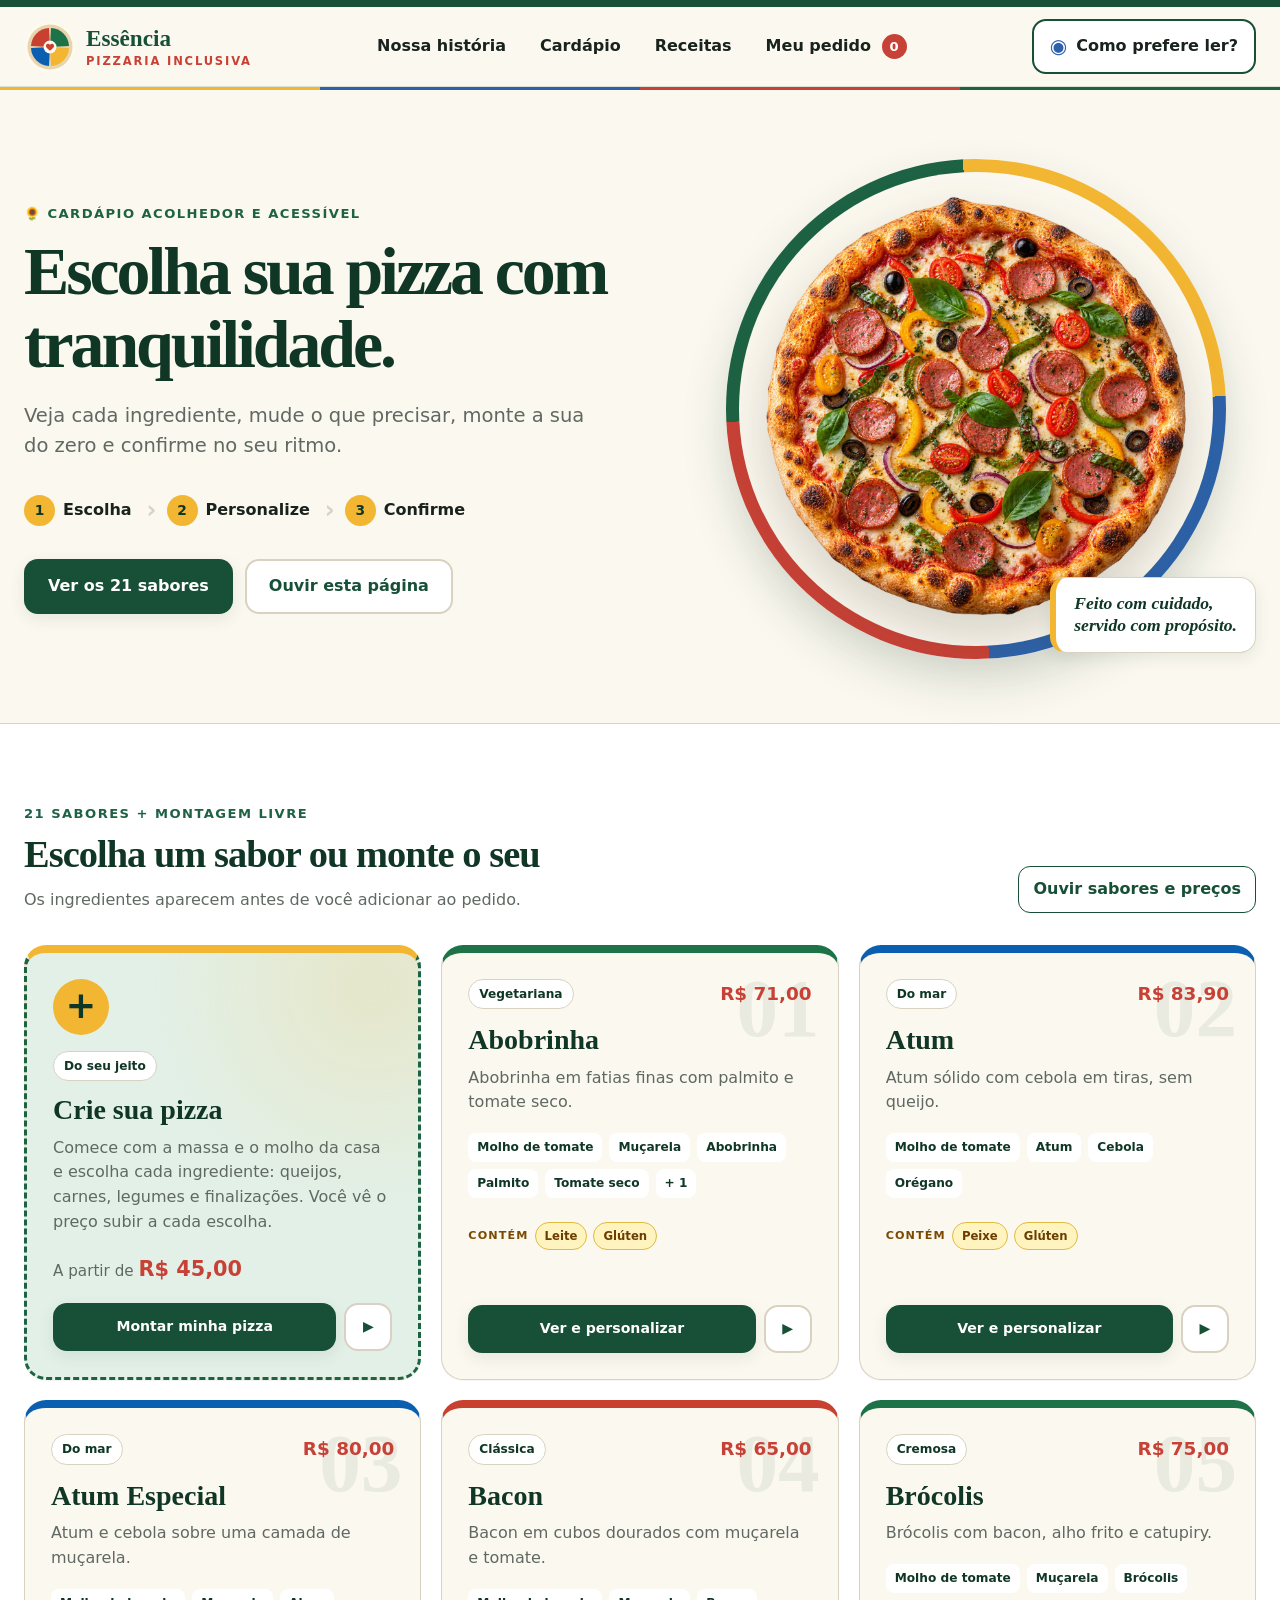
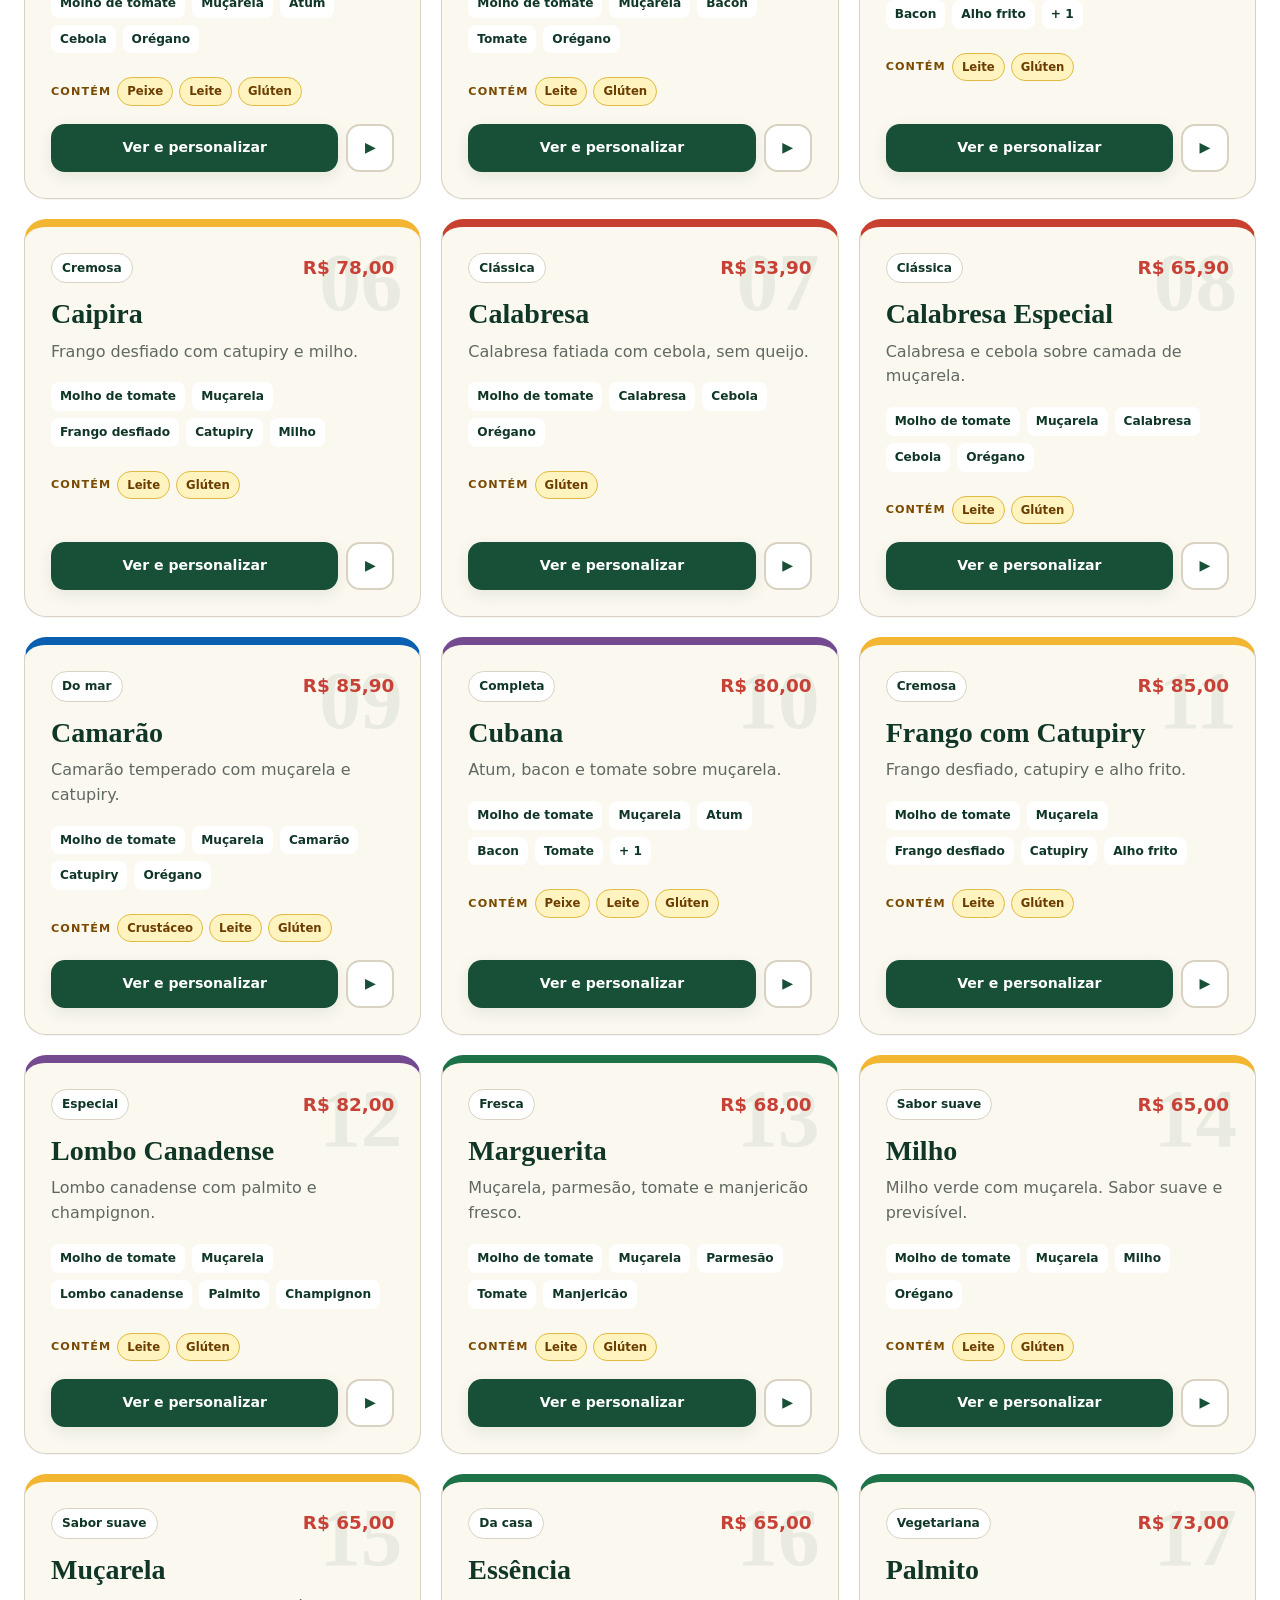
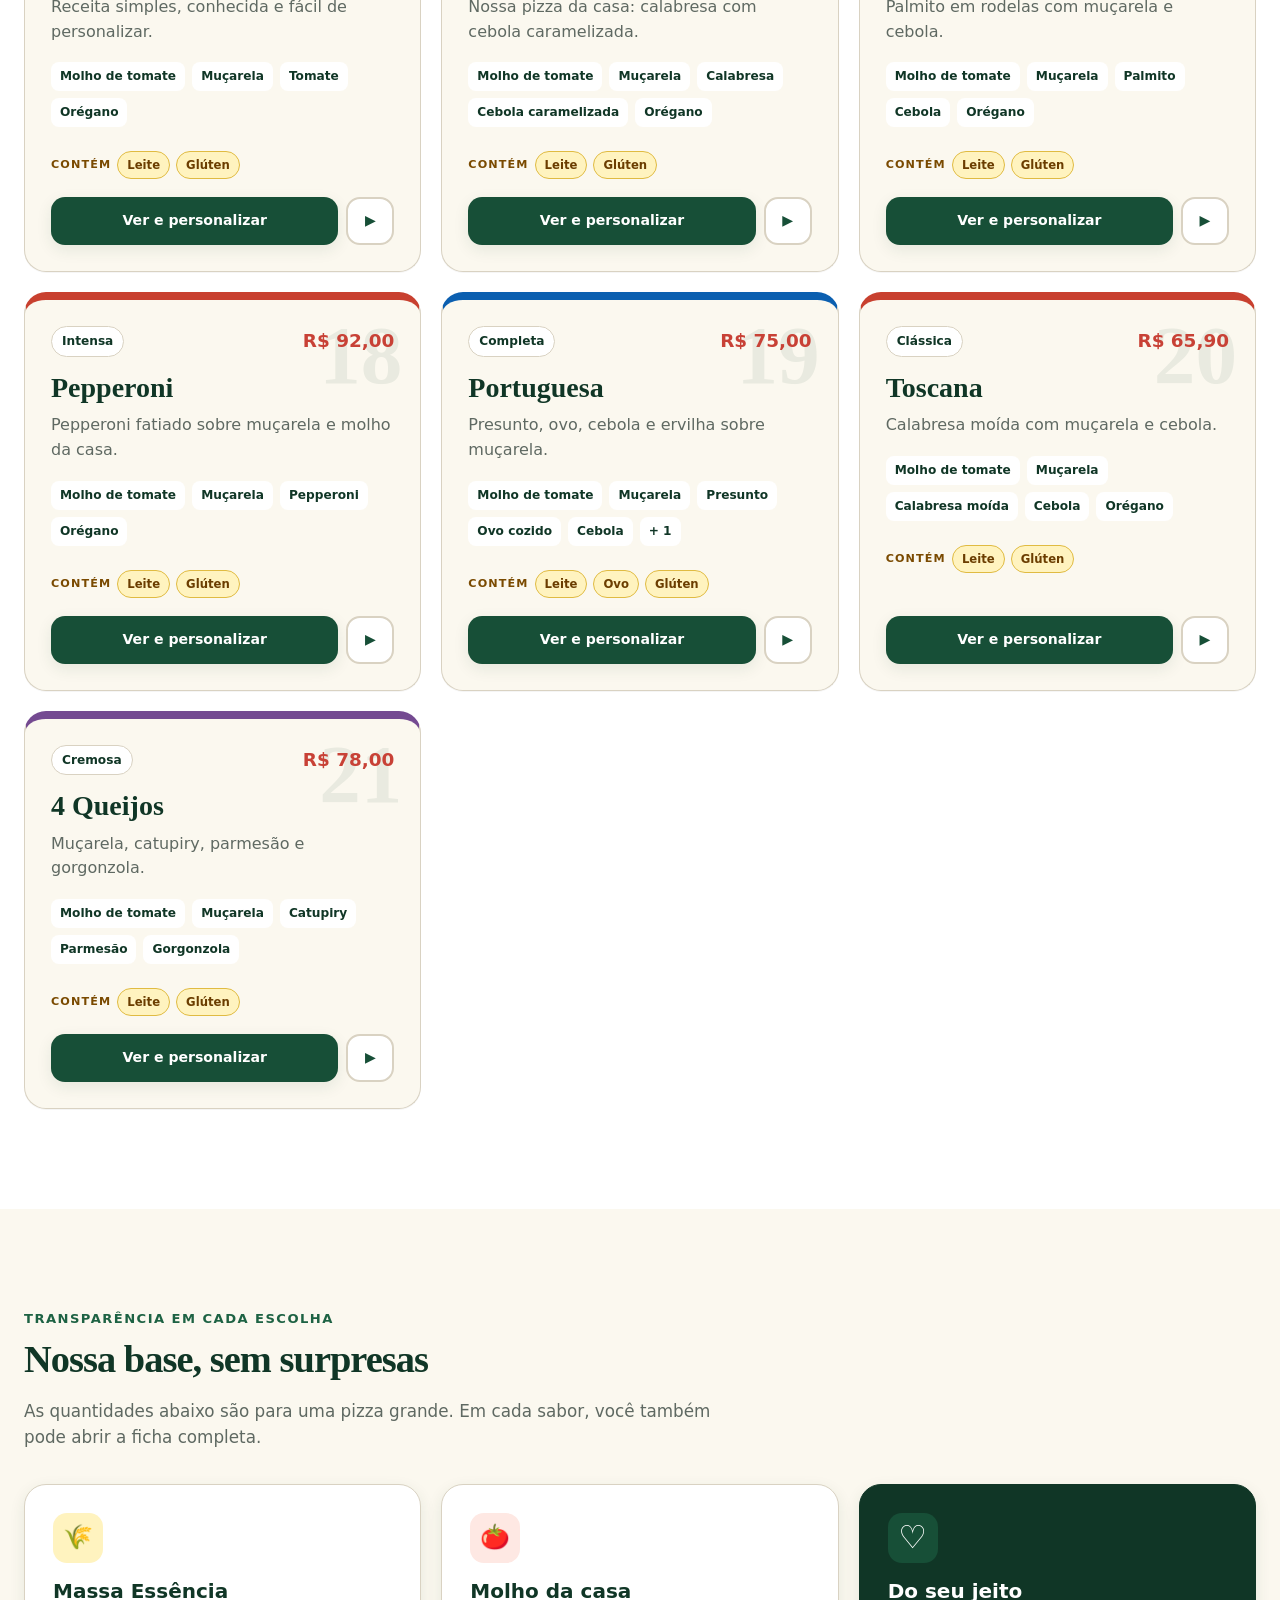
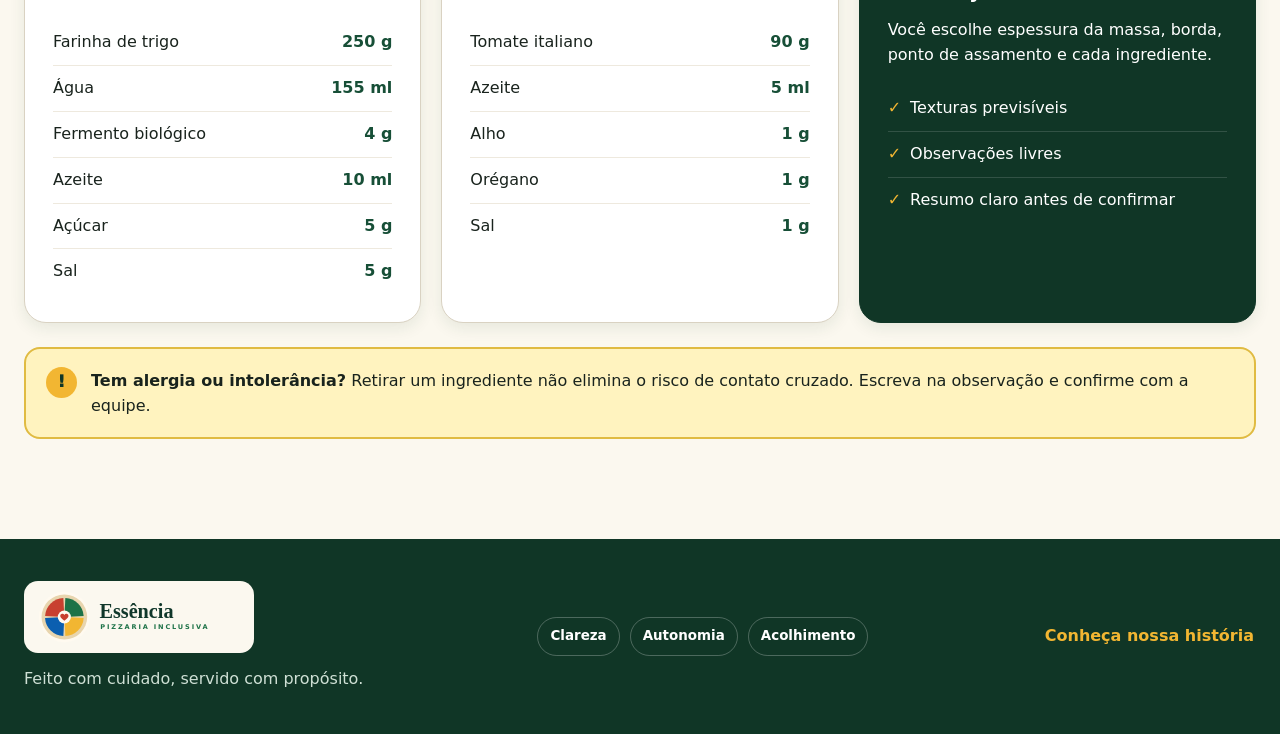
==== cardapio/index.html @ 711f37df "Add files via upload" ====
<!doctype html>
<html lang="pt-BR">
  <head>
    <meta charset="UTF-8" />
    <meta name="viewport" content="width=device-width, initial-scale=1.0, viewport-fit=cover" />
    <meta name="theme-color" content="#10372a" />
    <meta
      name="description"
      content="Cardápio acessível e personalizável da Essência Pizzaria. Escolha ingredientes, monte sua própria pizza e use os recursos de leitura."
    />
    <title>Essência Pizzaria | Cardápio acessível</title>
    <link rel="icon" href="../assets/logo-essencia-marca.svg" type="image/svg+xml" />
    <link rel="apple-touch-icon" href="../assets/logo-essencia-marca.svg" />
    <link rel="stylesheet" href="styles.css" />
  </head>
  <body>
    <a class="skip-link" href="#cardapio">Ir direto para o cardápio</a>

    <header class="site-header">
      <a class="brand" href="../index.html" aria-label="Essência Pizzaria — nossa história">
        <img class="brand-logo" src="../assets/logo-essencia-marca.svg" alt="" width="52" height="52" />
        <span><strong>Essência</strong><small>Pizzaria inclusiva</small></span>
      </a>

      <nav class="main-nav" aria-label="Navegação principal">
        <a href="../index.html">Nossa história</a>
        <a href="#cardapio">Cardápio</a>
        <a href="#receitas">Receitas</a>
        <button class="nav-cart" id="open-cart" type="button" aria-label="Abrir meu pedido, nenhum item">
          Meu pedido <span id="cart-count" aria-hidden="true">0</span>
        </button>
      </nav>

      <button class="access-trigger" id="open-access" type="button" aria-haspopup="dialog">
        <span aria-hidden="true">◉</span>
        <span>Como prefere ler?</span>
      </button>
    </header>

    <main id="inicio">
      <section class="hero" aria-labelledby="hero-title">
        <div class="hero-copy">
          <p class="eyebrow"><span aria-hidden="true">🌻</span> Cardápio acolhedor e acessível</p>
          <h1 id="hero-title">Escolha sua pizza com tranquilidade.</h1>
          <p class="hero-lead">Veja cada ingrediente, mude o que precisar, monte a sua do zero e confirme no seu ritmo.</p>

          <ol class="order-steps" aria-label="Etapas do pedido">
            <li><span>1</span> Escolha</li>
            <li><span>2</span> Personalize</li>
            <li><span>3</span> Confirme</li>
          </ol>

          <div class="hero-actions">
            <a class="button primary" href="#cardapio" id="hero-menu-link">Ver os sabores</a>
            <button class="button secondary speak-button" type="button" data-speak="intro">Ouvir esta página</button>
          </div>
        </div>

        <div class="hero-visual" aria-hidden="true">
          <div class="hero-plate">
            <img src="assets/hero-pizza.png" alt="" width="900" height="900" />
          </div>
          <p class="hero-badge">Feito com cuidado,<br />servido com propósito.</p>
        </div>
      </section>

      <section class="menu-section" id="cardapio" aria-labelledby="menu-title">
        <div class="section-heading">
          <div>
            <p class="eyebrow" id="menu-count">Pizza grande · 8 fatias</p>
            <h2 id="menu-title">Escolha um sabor ou monte o seu</h2>
            <p>Os ingredientes aparecem antes de você adicionar ao pedido.</p>
          </div>
          <button class="quiet-button speak-button" type="button" data-speak="menu">Ouvir sabores e preços</button>
        </div>

        <div class="menu-grid" id="menu-grid" aria-live="polite"></div>
      </section>

      <section class="recipe-section" id="receitas" aria-labelledby="recipe-title">
        <div class="recipe-intro">
          <p class="eyebrow">Transparência em cada escolha</p>
          <h2 id="recipe-title">Nossa base, sem surpresas</h2>
          <p>As quantidades abaixo são para uma pizza grande. Em cada sabor, você também pode abrir a ficha completa.</p>
        </div>

        <div class="base-recipes">
          <article class="recipe-card">
            <div class="recipe-icon wheat" aria-hidden="true">🌾</div>
            <h3>Massa Essência</h3>
            <ul>
              <li><span>Farinha de trigo</span><strong>250 g</strong></li>
              <li><span>Água</span><strong>155 ml</strong></li>
              <li><span>Fermento biológico</span><strong>4 g</strong></li>
              <li><span>Azeite</span><strong>10 ml</strong></li>
              <li><span>Açúcar</span><strong>5 g</strong></li>
              <li><span>Sal</span><strong>5 g</strong></li>
            </ul>
          </article>

          <article class="recipe-card">
            <div class="recipe-icon tomato" aria-hidden="true">🍅</div>
            <h3>Molho da casa</h3>
            <ul>
              <li><span>Tomate italiano</span><strong>90 g</strong></li>
              <li><span>Azeite</span><strong>5 ml</strong></li>
              <li><span>Alho</span><strong>1 g</strong></li>
              <li><span>Orégano</span><strong>1 g</strong></li>
              <li><span>Sal</span><strong>1 g</strong></li>
            </ul>
          </article>

          <article class="recipe-card sensory-card">
            <div class="recipe-icon heart" aria-hidden="true">♡</div>
            <h3>Do seu jeito</h3>
            <p>Você escolhe espessura da massa, borda, ponto de assamento e cada ingrediente.</p>
            <ul class="simple-list">
              <li>Texturas previsíveis</li>
              <li>Observações livres</li>
              <li>Resumo claro antes de confirmar</li>
            </ul>
          </article>
        </div>

        <aside class="allergy-note" aria-label="Aviso importante sobre alergias">
          <span aria-hidden="true">!</span>
          <p><strong>Tem alergia ou intolerância?</strong> Retirar um ingrediente não elimina o risco de contato cruzado. Escreva na observação e confirme com a equipe.</p>
        </aside>
      </section>
    </main>

    <footer class="site-footer">
      <div class="footer-brand-block">
        <img src="../assets/logo-essencia.svg" alt="Essência Pizzaria Inclusiva" width="230" height="60" />
        <p>Feito com cuidado, servido com propósito.</p>
      </div>
      <div class="footer-values" aria-label="Valores da Essência">
        <span>Clareza</span><span>Autonomia</span><span>Acolhimento</span>
      </div>
      <a href="../index.html">Conheça nossa história</a>
    </footer>

    <!-- ================= PERSONALIZAR UMA PIZZA DO CARDAPIO ================= -->
    <dialog class="modal customizer-modal" id="customizer-dialog" aria-labelledby="customizer-title">
      <form method="dialog" class="modal-shell" id="customizer-form">
        <header class="modal-header">
          <div>
            <p class="eyebrow" id="customizer-kicker">Personalize no seu ritmo</p>
            <h2 id="customizer-title">Personalizar pizza</h2>
          </div>
          <button class="icon-button" type="button" data-close="customizer-dialog" aria-label="Fechar personalização">×</button>
        </header>

        <div class="customizer-layout">
          <div class="customizer-main">
            <section class="choice-section" aria-labelledby="ingredients-title">
              <div class="choice-heading">
                <div>
                  <p class="step-label">1 de 4</p>
                  <h3 id="ingredients-title">Ingredientes da receita</h3>
                  <p>Desmarque somente o que você não quer.</p>
                </div>
                <button class="quiet-button" id="reset-ingredients" type="button">Restaurar receita</button>
              </div>
              <div class="ingredient-list" id="ingredient-list"></div>
              <p class="removed-summary" id="removed-summary" aria-live="polite">Nenhum ingrediente retirado.</p>
            </section>

            <section class="choice-section" aria-labelledby="extras-title">
              <div class="choice-heading">
                <div>
                  <p class="step-label">2 de 4</p>
                  <h3 id="extras-title">Quer acrescentar algo?</h3>
                  <p>Os adicionais aparecem separados no resumo.</p>
                </div>
              </div>
              <div class="extras-grid" id="extras-list"></div>
            </section>

            <section class="choice-section" aria-labelledby="preparation-title">
              <div class="choice-heading">
                <div>
                  <p class="step-label">3 de 4</p>
                  <h3 id="preparation-title">Como você prefere?</h3>
                  <p>Escolha uma opção em cada grupo.</p>
                </div>
              </div>
              <div class="option-groups" id="option-groups-customizer"></div>
            </section>

            <section class="choice-section" aria-labelledby="notes-title">
              <div class="choice-heading">
                <div>
                  <p class="step-label">4 de 4</p>
                  <h3 id="notes-title">Observações</h3>
                  <p>Conte o que ajuda a preparar seu pedido com segurança.</p>
                </div>
              </div>
              <label class="textarea-label" for="order-notes">Observação para a cozinha <span>opcional</span></label>
              <textarea id="order-notes" maxlength="240" rows="4" placeholder="Ex.: cortar em pedaços menores; servir o molho separado; atenção à alergia..."></textarea>
              <div class="textarea-meta"><span>Evite colocar dados pessoais.</span><span id="notes-count">0/240</span></div>
            </section>

            <details class="full-recipe" id="full-recipe">
              <summary>Ver a receita completa e as quantidades</summary>
              <div id="full-recipe-content"></div>
            </details>
          </div>

          <aside class="order-summary" aria-labelledby="summary-title">
            <p class="eyebrow">Revise enquanto escolhe</p>
            <h3 id="summary-title">Resumo da pizza</h3>
            <div id="live-summary"></div>
            <div class="summary-total"><span>Total desta pizza</span><strong id="custom-total">R$ 0,00</strong></div>
            <button class="button primary full" id="add-customized" type="button">Adicionar ao pedido</button>
            <button class="button text-button full speak-button" type="button" data-speak="customizer">Ouvir meu resumo</button>
          </aside>
        </div>
      </form>
    </dialog>

    <!-- ========================= CRIE SUA PIZZA ========================= -->
    <dialog class="modal customizer-modal builder-modal" id="builder-dialog" aria-labelledby="builder-title">
      <form method="dialog" class="modal-shell" id="builder-form">
        <header class="modal-header">
          <div>
            <p class="eyebrow">Monte do seu jeito, no seu ritmo</p>
            <h2 id="builder-title">Crie sua pizza</h2>
          </div>
          <button class="icon-button" type="button" data-close="builder-dialog" aria-label="Fechar montador de pizza">×</button>
        </header>

        <div class="customizer-layout">
          <div class="customizer-main">
            <div class="builder-intro">
              <div>
                <p class="eyebrow">Você começa com</p>
                <h3>Massa Essência + molho</h3>
                <p id="builder-base-note">Massa Essência, molho da casa e 8 fatias.</p>
              </div>
              <strong class="builder-base-price" id="builder-base-price">R$ 0,00</strong>
            </div>

            <div class="choice-heading builder-reset-row">
              <p class="builder-count" id="builder-count" aria-live="polite">Nenhuma escolha ainda</p>
              <button class="quiet-button" id="builder-reset" type="button">Começar do zero</button>
            </div>

            <div id="builder-groups"></div>

            <section class="choice-section" aria-labelledby="builder-prep-title">
              <div class="choice-heading">
                <div>
                  <h3 id="builder-prep-title">Como você prefere a massa?</h3>
                  <p>Escolha uma opção em cada grupo.</p>
                </div>
              </div>
              <div class="option-groups" id="option-groups-builder"></div>
            </section>

            <section class="choice-section" aria-labelledby="builder-notes-title">
              <div class="choice-heading">
                <div>
                  <h3 id="builder-notes-title">Observações</h3>
                  <p>Conte o que ajuda a preparar seu pedido com segurança.</p>
                </div>
              </div>
              <label class="textarea-label" for="builder-notes">Observação para a cozinha <span>opcional</span></label>
              <textarea id="builder-notes" maxlength="240" rows="4" placeholder="Ex.: pouco molho; ingredientes separados; atenção à alergia..."></textarea>
              <div class="textarea-meta"><span>Evite colocar dados pessoais.</span><span id="builder-notes-count">0/240</span></div>
            </section>
          </div>

          <aside class="order-summary" aria-labelledby="builder-summary-title">
            <p class="eyebrow">O preço sobe a cada escolha</p>
            <h3 id="builder-summary-title">Resumo da sua pizza</h3>
            <div id="builder-summary"></div>
            <div class="summary-total"><span>Total desta pizza</span><strong id="builder-total">R$ 0,00</strong></div>
            <button class="button primary full" id="add-builder" type="button">Adicionar ao pedido</button>
            <button class="button text-button full speak-button" type="button" data-speak="builder">Ouvir minha montagem</button>
          </aside>
        </div>
      </form>
    </dialog>

    <!-- ========================= ACESSIBILIDADE ========================= -->
    <dialog class="modal access-modal" id="access-dialog" aria-labelledby="access-title">
      <form method="dialog" class="modal-shell compact-shell">
        <header class="modal-header">
          <div>
            <p class="eyebrow">Você pode mudar quando quiser</p>
            <h2 id="access-title">Como você prefere ler?</h2>
          </div>
          <button class="icon-button" type="button" data-close="access-dialog" aria-label="Fechar opções de acessibilidade">×</button>
        </header>

        <div class="access-options">
          <button type="button" class="access-option" id="read-page">
            <span class="access-option-icon blue" aria-hidden="true">▶</span>
            <span><strong>Áudio + texto</strong><small>Ouvir o conteúdo visível e acompanhar por escrito.</small></span>
          </button>
          <button type="button" class="access-option" id="open-libras">
            <span class="access-option-icon green" aria-hidden="true">L</span>
            <span><strong>Libras + texto</strong><small>Abrir o personagem do tradutor oficial VLibras.</small></span>
          </button>
          <button type="button" class="access-option toggle-option" id="toggle-font" aria-pressed="false">
            <span class="access-option-icon yellow" aria-hidden="true">A+</span>
            <span><strong>Texto maior</strong><small>Aumentar letras, botões e espaçamento.</small></span>
            <span class="switch" aria-hidden="true"></span>
          </button>
          <button type="button" class="access-option toggle-option" id="toggle-contrast" aria-pressed="false">
            <span class="access-option-icon red" aria-hidden="true">◐</span>
            <span><strong>Alto contraste</strong><small>Destacar textos e contornos.</small></span>
            <span class="switch" aria-hidden="true"></span>
          </button>
          <button type="button" class="access-option toggle-option" id="toggle-focus" aria-pressed="false">
            <span class="access-option-icon purple" aria-hidden="true">◎</span>
            <span><strong>Modo foco</strong><small>Reduzir movimentos, sombras e elementos decorativos.</small></span>
            <span class="switch" aria-hidden="true"></span>
          </button>
        </div>
        <button class="button secondary full" id="stop-audio" type="button" hidden>Parar áudio</button>
        <button class="button primary full" type="button" data-close="access-dialog">Concluir ajustes</button>
      </form>
    </dialog>

    <!-- ============================ PEDIDO ============================ -->
    <dialog class="modal cart-modal" id="cart-dialog" aria-labelledby="cart-title">
      <form method="dialog" class="modal-shell compact-shell">
        <header class="modal-header">
          <div>
            <p class="eyebrow">Tudo em um só lugar</p>
            <h2 id="cart-title">Meu pedido</h2>
          </div>
          <button class="icon-button" type="button" data-close="cart-dialog" aria-label="Fechar meu pedido">×</button>
        </header>
        <div id="cart-items" class="cart-items"></div>
        <div id="cart-checkout" class="checkout-area" hidden>
          <fieldset class="checkout-choice">
            <legend>Como vai receber?</legend>
            <label><input type="radio" name="service" value="Comer no local" checked /> Comer no local</label>
            <label><input type="radio" name="service" value="Retirar no balcão" /> Retirar no balcão</label>
          </fieldset>
          <fieldset class="checkout-choice">
            <legend>Forma de pagamento</legend>
            <label><input type="radio" name="payment" value="Pix" checked /> Pix</label>
            <label><input type="radio" name="payment" value="Cartão" /> Cartão</label>
            <label><input type="radio" name="payment" value="Dinheiro" /> Dinheiro</label>
          </fieldset>
          <label class="textarea-label" for="customer-name">Nome para o pedido</label>
          <input class="text-input" id="customer-name" autocomplete="name" placeholder="Digite seu nome" />
        </div>
        <div class="cart-total" id="cart-total" hidden><span>Total do pedido</span><strong>R$ 0,00</strong></div>
        <button class="button primary full" id="confirm-order" type="button" hidden>Confirmar pedido</button>
        <button class="button secondary full speak-button" id="speak-cart" type="button" data-speak="cart" hidden>Ouvir meu pedido</button>
      </form>
    </dialog>

    <dialog class="modal success-modal" id="success-dialog" aria-labelledby="success-title">
      <div class="modal-shell compact-shell success-shell">
        <div class="success-icon" aria-hidden="true">✓</div>
        <p class="eyebrow">Pedido organizado</p>
        <h2 id="success-title">Tudo certo!</h2>
        <p id="success-message">Seu resumo está pronto.</p>
        <div class="success-code"><span>Código demonstrativo</span><strong id="order-code">ESS-0000</strong></div>
        <button class="button primary full" id="copy-order" type="button">Copiar resumo do pedido</button>
        <button class="button secondary full" id="new-order" type="button">Começar novo pedido</button>
      </div>
    </dialog>

    <div class="toast" id="toast" role="status" aria-live="polite"></div>

    <div vw class="enabled" aria-label="Tradutor de Libras">
      <div vw-access-button class="active"></div>
      <div vw-plugin-wrapper><div class="vw-plugin-top-wrapper"></div></div>
    </div>
    <script src="https://vlibras.gov.br/app/vlibras-plugin.js"></script>
    <script src="menu-dados.js"></script>
    <script src="app.js"></script>
  </body>
</html>
---- cardapio/styles.css ----
:root {
  --green-950: #103626;
  --green-800: #174f37;
  --green-700: #1d6243;
  --green-100: #e3f0e7;
  --cream: #fbf8ef;
  --cream-deep: #f2ead7;
  --ink: #19231d;
  --muted: #5f6962;
  --line: #d9d2c2;
  --white: #ffffff;
  --yellow: #f2b632;
  --yellow-soft: #fff3bf;
  --red: #c84136;
  --red-soft: #fee8e3;
  --blue: #2d62a9;
  --blue-soft: #e7eefb;
  --purple: #744a91;
  --shadow: 0 14px 38px rgba(20, 61, 42, 0.1);
  --shadow-small: 0 5px 16px rgba(20, 61, 42, 0.09);
  --radius: 22px;
  --font-scale: 1;
}

* { box-sizing: border-box; }
html { scroll-behavior: smooth; scroll-padding-top: 104px; }
body {
  margin: 0;
  min-width: 320px;
  color: var(--ink);
  background: var(--cream);
  font-family: Inter, ui-sans-serif, system-ui, -apple-system, BlinkMacSystemFont, "Segoe UI", sans-serif;
  font-size: calc(16px * var(--font-scale));
  line-height: 1.55;
}
body.large-text { --font-scale: 1.16; }
button, input, textarea { font: inherit; }
button, a { -webkit-tap-highlight-color: transparent; }
button { color: inherit; }
a { color: inherit; }
/* height: auto é obrigatório — sem ele o atributo height="900" do HTML
   vence e a imagem fica esticada em formato de ovo. */
img { display: block; max-width: 100%; height: auto; }

:focus-visible {
  outline: 4px solid var(--blue);
  outline-offset: 4px;
  border-radius: 8px;
}

.skip-link {
  position: fixed;
  z-index: 10000;
  top: 12px;
  left: 12px;
  padding: 12px 18px;
  color: var(--white);
  background: var(--green-950);
  border-radius: 10px;
  transform: translateY(-160%);
  transition: transform 0.2s ease;
}
.skip-link:focus { transform: translateY(0); }

.site-header {
  position: sticky;
  z-index: 100;
  top: 0;
  display: grid;
  grid-template-columns: auto 1fr auto;
  align-items: center;
  gap: 28px;
  min-height: 82px;
  padding: 12px max(24px, calc((100vw - 1240px) / 2));
  background: rgba(251, 248, 239, 0.96);
  border-top: 7px solid var(--green-800);
  border-bottom: 1px solid rgba(23, 79, 55, 0.14);
  backdrop-filter: blur(14px);
}
.site-header::after {
  content: "";
  position: absolute;
  right: 0;
  bottom: -4px;
  left: 0;
  height: 3px;
  background: linear-gradient(90deg, var(--yellow) 0 25%, var(--blue) 25% 50%, var(--red) 50% 75%, var(--green-700) 75%);
}
.brand {
  display: inline-flex;
  align-items: center;
  gap: 10px;
  text-decoration: none;
  color: var(--green-800);
}
.brand-mark {
  display: grid;
  width: 46px;
  height: 46px;
  place-items: center;
  color: var(--cream);
  background: var(--green-800);
  border-radius: 50% 50% 50% 12px;
  font-family: Georgia, serif;
  font-size: 1.65rem;
  font-style: italic;
  box-shadow: inset -7px -7px 0 rgba(0,0,0,.08);
}
.brand strong, .brand small { display: block; line-height: 1.05; }
.brand strong { font-family: Georgia, serif; font-size: 1.45rem; }
.brand small { margin-top: 4px; color: var(--red); font-size: .72rem; font-weight: 800; letter-spacing: .16em; text-transform: uppercase; }
.main-nav { justify-self: center; display: flex; align-items: center; gap: 6px; }
.main-nav a, .nav-cart {
  min-height: 44px;
  padding: 10px 14px;
  border: 0;
  border-radius: 12px;
  background: transparent;
  text-decoration: none;
  font-weight: 750;
  cursor: pointer;
}
.main-nav a:hover, .nav-cart:hover { background: var(--green-100); }
.nav-cart span {
  display: inline-grid;
  min-width: 25px;
  height: 25px;
  margin-left: 5px;
  padding: 0 6px;
  place-items: center;
  color: var(--white);
  background: var(--red);
  border-radius: 999px;
  font-size: .82rem;
}
.access-trigger {
  display: inline-flex;
  align-items: center;
  gap: 9px;
  min-height: 48px;
  padding: 10px 16px;
  border: 2px solid var(--green-800);
  border-radius: 14px;
  background: var(--white);
  font-weight: 800;
  cursor: pointer;
}
.access-trigger span:first-child { color: var(--blue); font-size: 1.25rem; }
.access-trigger:hover { color: var(--white); background: var(--green-800); }

main { overflow: hidden; }
.hero {
  display: grid;
  grid-template-columns: 1.05fr .95fr;
  align-items: center;
  gap: 54px;
  width: min(1240px, calc(100% - 48px));
  min-height: 610px;
  margin: 0 auto;
  padding: 72px 0 64px;
}
.hero-copy { max-width: 640px; }
.eyebrow {
  margin: 0 0 10px;
  color: var(--green-700);
  font-size: .82rem;
  font-weight: 900;
  letter-spacing: .11em;
  text-transform: uppercase;
}
h1, h2, h3, p { overflow-wrap: anywhere; }
h1, h2, h3 { margin-top: 0; color: var(--green-950); line-height: 1.08; }
h1 { max-width: 620px; margin-bottom: 20px; font-family: Georgia, serif; font-size: clamp(2.7rem, 5.3vw, 5rem); letter-spacing: -.045em; }
h2 { margin-bottom: 12px; font-family: Georgia, serif; font-size: clamp(2.05rem, 3vw, 3.25rem); letter-spacing: -.025em; }
h3 { margin-bottom: 8px; font-size: 1.25rem; }
.hero-lead { max-width: 590px; margin: 0; color: var(--muted); font-size: 1.22rem; }
.order-steps {
  display: flex;
  gap: 10px;
  margin: 30px 0;
  padding: 0;
  list-style: none;
}
.order-steps li { display: inline-flex; align-items: center; gap: 8px; font-weight: 800; }
.order-steps li:not(:last-child)::after { content: "›"; margin-left: 7px; color: var(--line); font-size: 1.5rem; }
.order-steps span { display: inline-grid; width: 31px; height: 31px; place-items: center; color: var(--green-950); background: var(--yellow); border-radius: 50%; font-size: .86rem; }
.hero-actions { display: flex; flex-wrap: wrap; gap: 12px; }
.button {
  display: inline-flex;
  min-height: 52px;
  align-items: center;
  justify-content: center;
  padding: 13px 22px;
  border: 2px solid transparent;
  border-radius: 14px;
  text-decoration: none;
  font-weight: 850;
  cursor: pointer;
  transition: transform .18s ease, background .18s ease, box-shadow .18s ease;
}
.button:hover { transform: translateY(-2px); }
.button.primary { color: var(--white); background: var(--green-800); box-shadow: var(--shadow-small); }
.button.primary:hover { background: var(--green-950); }
.button.secondary { color: var(--green-800); background: var(--white); border-color: var(--line); }
.button.secondary:hover { border-color: var(--green-800); }
.button.full { width: 100%; }
.text-button { color: var(--green-800); background: transparent; }
.hero-visual { position: relative; display: grid; min-height: 490px; place-items: center; }

/* Prato: anel com as quatro cores do logo, no mesmo giro da marca. */
.hero-plate {
  position: relative;
  display: grid;
  width: min(500px, 96%);
  aspect-ratio: 1;
  place-items: center;
  border-radius: 50%;
  background: conic-gradient(
    from -93deg,
    var(--green-700) 0 25%,
    var(--yellow)    25% 50%,
    var(--blue)      50% 75%,
    var(--red)       75% 100%
  );
  box-shadow: 0 22px 46px rgba(20, 61, 42, .16);
}
/* Miolo creme: deixa as cores aparecendo só como aro. */
.hero-plate::after {
  content: "";
  position: absolute;
  width: calc(100% - 26px);
  height: calc(100% - 26px);
  background: var(--cream);
  border-radius: 50%;
}
.hero-visual img {
  position: relative;
  z-index: 2;
  width: 86%;
  filter: drop-shadow(0 20px 26px rgba(55, 46, 24, .2));
}
.hero-badge {
  position: absolute;
  z-index: 3;
  right: 0;
  bottom: 6px;
  margin: 0;
  padding: 15px 18px;
  color: var(--green-950);
  background: var(--white);
  border: 1px solid var(--line);
  border-left: 6px solid var(--yellow);
  border-radius: 16px;
  box-shadow: var(--shadow-small);
  font-family: Georgia, serif;
  font-size: 1.1rem;
  font-style: italic;
  font-weight: 700;
  line-height: 1.25;
}

.menu-section { padding: 80px max(24px, calc((100vw - 1240px) / 2)) 100px; background: var(--white); border-top: 1px solid var(--line); }
.section-heading { display: flex; align-items: end; justify-content: space-between; gap: 24px; margin-bottom: 32px; }
.section-heading p:not(.eyebrow) { margin: 0; color: var(--muted); }
.quiet-button { min-height: 44px; padding: 10px 14px; color: var(--green-800); background: transparent; border: 1px solid var(--green-800); border-radius: 12px; font-weight: 800; cursor: pointer; }
.quiet-button:hover { background: var(--green-100); }
.menu-grid { display: grid; grid-template-columns: repeat(3, minmax(0, 1fr)); gap: 20px; }
.pizza-card {
  position: relative;
  display: flex;
  min-height: 335px;
  flex-direction: column;
  overflow: hidden;
  padding: 26px;
  background: var(--cream);
  border: 1px solid var(--line);
  border-top: 8px solid var(--card-accent, var(--green-700));
  border-radius: var(--radius);
  box-shadow: 0 1px 0 rgba(0,0,0,.04);
  transition: transform .2s ease, box-shadow .2s ease;
}
.pizza-card:hover { transform: translateY(-4px); box-shadow: var(--shadow); }
.pizza-card::after { content: attr(data-number); position: absolute; top: 14px; right: 18px; color: rgba(23,79,55,.08); font-family: Georgia, serif; font-size: 5.2rem; font-weight: 800; line-height: 1; }
.pizza-meta { position: relative; z-index: 1; display: flex; align-items: center; justify-content: space-between; gap: 10px; margin-bottom: 16px; }
.pizza-tag { display: inline-flex; min-height: 30px; align-items: center; padding: 5px 10px; color: var(--green-950); background: var(--white); border: 1px solid var(--line); border-radius: 999px; font-size: .76rem; font-weight: 850; }
.pizza-price { color: var(--red); font-size: 1.15rem; font-weight: 900; }
.pizza-card h3 { position: relative; z-index: 1; margin-bottom: 10px; font-family: Georgia, serif; font-size: 1.75rem; }
.pizza-card > p { position: relative; z-index: 1; margin: 0 0 18px; color: var(--muted); }
.ingredient-preview { position: relative; z-index: 1; display: flex; flex-wrap: wrap; gap: 7px; margin-bottom: 24px; }
.ingredient-preview span { padding: 5px 9px; color: var(--green-950); background: var(--white); border-radius: 8px; font-size: .76rem; font-weight: 700; }
.card-actions { position: relative; z-index: 1; display: flex; gap: 8px; margin-top: auto; }
.card-actions .button { min-height: 48px; flex: 1; padding: 10px 13px; font-size: .88rem; }
.card-actions .listen-card { flex: 0 0 48px; width: 48px; padding: 0; color: var(--green-800); background: var(--white); border-color: var(--line); }

.recipe-section { padding: 100px max(24px, calc((100vw - 1240px) / 2)); background: var(--cream); }
.recipe-intro { max-width: 700px; margin-bottom: 34px; }
.recipe-intro > p:last-child { color: var(--muted); font-size: 1.05rem; }
.base-recipes { display: grid; grid-template-columns: repeat(3, minmax(0, 1fr)); gap: 20px; }
.recipe-card { padding: 28px; background: var(--white); border: 1px solid var(--line); border-radius: var(--radius); box-shadow: var(--shadow-small); }
.recipe-icon { display: grid; width: 50px; height: 50px; margin-bottom: 18px; place-items: center; border-radius: 14px; font-size: 1.5rem; }
.recipe-icon.wheat { background: var(--yellow-soft); }
.recipe-icon.tomato { background: var(--red-soft); }
.recipe-icon.heart { color: var(--white); background: var(--green-800); font-size: 2rem; }
.recipe-card ul { margin: 18px 0 0; padding: 0; list-style: none; }
.recipe-card li { display: flex; justify-content: space-between; gap: 16px; padding: 10px 0; border-bottom: 1px solid #eee9de; }
.recipe-card li:last-child { border-bottom: 0; }
.recipe-card li strong { white-space: nowrap; color: var(--green-800); }
.sensory-card { color: var(--white); background: var(--green-950); border-color: var(--green-950); }
.sensory-card h3 { color: var(--white); }
.sensory-card .simple-list li { display: block; padding-left: 24px; border-color: rgba(255,255,255,.14); }
.sensory-card .simple-list li::before { content: "✓"; margin-left: -24px; margin-right: 9px; color: var(--yellow); }
.allergy-note { display: flex; align-items: flex-start; gap: 14px; margin-top: 24px; padding: 18px 20px; background: var(--yellow-soft); border: 2px solid #e0bb42; border-radius: 16px; }
.allergy-note > span { display: grid; flex: 0 0 31px; width: 31px; height: 31px; place-items: center; color: var(--green-950); background: var(--yellow); border-radius: 50%; font-weight: 950; }
.allergy-note p { margin: 2px 0 0; }

.site-footer { display: flex; align-items: center; justify-content: space-between; gap: 24px; padding: 42px max(24px, calc((100vw - 1240px) / 2)); color: var(--white); background: var(--green-950); }
.site-footer strong { font-family: Georgia, serif; font-size: 1.4rem; }
.site-footer p { margin: 4px 0 0; color: #cfe0d5; }
.site-footer > a { display: inline-flex; min-height: 44px; align-items: center; padding: 10px 2px; color: var(--yellow); font-weight: 850; text-decoration: none; }
.site-footer > a:hover { text-decoration: underline; text-underline-offset: 4px; }
.footer-values { display: flex; flex-wrap: wrap; justify-content: flex-end; gap: 10px; }
.footer-values span { padding: 8px 12px; border: 1px solid rgba(255,255,255,.25); border-radius: 999px; font-size: .84rem; font-weight: 800; }

.modal {
  width: min(1120px, calc(100% - 28px));
  max-height: calc(100dvh - 28px);
  padding: 0;
  color: var(--ink);
  background: var(--cream);
  border: 0;
  border-radius: 24px;
  box-shadow: 0 24px 90px rgba(8, 30, 18, .35);
}
.modal::backdrop { background: rgba(9, 27, 18, .68); backdrop-filter: blur(5px); }
.modal-shell { margin: 0; padding: 0; }
.compact-shell { max-width: 680px; margin: 0 auto; padding-bottom: 24px; }
.modal-header { position: sticky; z-index: 10; top: 0; display: flex; align-items: flex-start; justify-content: space-between; gap: 20px; padding: 26px 30px 22px; background: rgba(251,248,239,.97); border-bottom: 1px solid var(--line); }
.modal-header h2 { margin-bottom: 0; font-size: clamp(1.7rem, 3vw, 2.5rem); }
.icon-button { display: grid; flex: 0 0 48px; width: 48px; height: 48px; place-items: center; background: var(--white); border: 1px solid var(--line); border-radius: 50%; font-size: 2rem; line-height: 1; cursor: pointer; }
.icon-button:hover { color: var(--white); background: var(--green-950); }
.customizer-layout { display: grid; grid-template-columns: minmax(0, 1fr) 330px; align-items: start; }
.customizer-main { min-width: 0; padding: 30px; }
.choice-section { margin-bottom: 24px; padding: 24px; background: var(--white); border: 1px solid var(--line); border-radius: 18px; }
.choice-heading { display: flex; align-items: flex-start; justify-content: space-between; gap: 18px; margin-bottom: 18px; }
.choice-heading h3 { margin-bottom: 5px; }
.choice-heading p:not(.step-label) { margin: 0; color: var(--muted); }
.step-label { margin: 0 0 4px; color: var(--red); font-size: .74rem; font-weight: 900; letter-spacing: .1em; text-transform: uppercase; }
.ingredient-list { display: grid; grid-template-columns: repeat(2, minmax(0, 1fr)); gap: 10px; }
.ingredient-choice, .extra-choice {
  position: relative;
  display: flex;
  min-height: 62px;
  align-items: center;
  gap: 11px;
  padding: 11px 14px;
  background: var(--cream);
  border: 2px solid transparent;
  border-radius: 13px;
  cursor: pointer;
}
.ingredient-choice:hover, .extra-choice:hover { border-color: var(--green-700); }
.ingredient-choice input, .extra-choice input { width: 22px; height: 22px; flex: 0 0 22px; accent-color: var(--green-700); }
.ingredient-choice strong, .extra-choice strong { display: block; }
.ingredient-choice small, .extra-choice small { display: block; color: var(--muted); }
.ingredient-choice:has(input:not(:checked)) { color: #7a4c47; background: var(--red-soft); text-decoration: line-through; }
.removed-summary { margin: 14px 0 0; padding: 10px 12px; color: var(--green-950); background: var(--green-100); border-radius: 10px; font-weight: 800; }
.extras-grid { display: grid; grid-template-columns: repeat(2, minmax(0, 1fr)); gap: 10px; }
.extra-choice:has(input:checked) { background: var(--green-100); border-color: var(--green-700); }
.option-groups { display: grid; grid-template-columns: repeat(3, minmax(0, 1fr)); gap: 14px; }
.option-groups fieldset, .checkout-choice { min-width: 0; margin: 0; padding: 0; border: 0; }
.option-groups legend, .checkout-choice legend { margin-bottom: 10px; color: var(--green-950); font-weight: 900; }
.option-groups label { display: flex; min-height: 64px; align-items: flex-start; gap: 9px; margin-bottom: 8px; padding: 10px; background: var(--cream); border: 2px solid transparent; border-radius: 12px; cursor: pointer; }
.option-groups label:has(input:checked) { background: var(--green-100); border-color: var(--green-700); }
.option-groups input { width: 20px; height: 20px; margin-top: 2px; accent-color: var(--green-700); }
.option-groups label span { font-weight: 800; }
.option-groups small { display: block; color: var(--muted); font-weight: 500; line-height: 1.25; }
.textarea-label { display: block; margin-bottom: 8px; font-weight: 850; }
.textarea-label span { color: var(--muted); font-size: .82rem; font-weight: 500; }
textarea, .text-input { width: 100%; padding: 14px; color: var(--ink); background: var(--cream); border: 2px solid var(--line); border-radius: 12px; resize: vertical; }
textarea:focus, .text-input:focus { border-color: var(--blue); }
.textarea-meta { display: flex; justify-content: space-between; gap: 12px; margin-top: 7px; color: var(--muted); font-size: .78rem; }
.full-recipe { padding: 20px 24px; background: var(--white); border: 1px solid var(--line); border-radius: 16px; }
.full-recipe summary { color: var(--green-800); font-weight: 900; cursor: pointer; }
.recipe-detail-grid { display: grid; grid-template-columns: repeat(2, minmax(0, 1fr)); gap: 18px; margin-top: 20px; }
.recipe-detail-grid h4 { margin: 0 0 8px; color: var(--green-950); }
.recipe-detail-grid ul, .recipe-steps { margin: 0; padding-left: 20px; }
.recipe-detail-grid li, .recipe-steps li { margin: 5px 0; }
.recipe-steps { grid-column: 1 / -1; padding-top: 15px; border-top: 1px solid var(--line); }
.order-summary { position: sticky; top: 112px; margin: 30px 30px 30px 0; padding: 24px; color: var(--white); background: var(--green-950); border-radius: 18px; box-shadow: var(--shadow); }
.order-summary .eyebrow { color: var(--yellow); }
.order-summary h3 { color: var(--white); }
.summary-line { display: flex; justify-content: space-between; gap: 12px; padding: 9px 0; border-bottom: 1px solid rgba(255,255,255,.14); }
.summary-line span { color: #cae0d1; }
.summary-list { margin: 8px 0 12px; padding-left: 20px; color: #eef6f0; }
.summary-total { display: flex; justify-content: space-between; gap: 12px; margin: 18px 0; padding-top: 17px; border-top: 2px solid rgba(255,255,255,.25); }
.summary-total strong { color: var(--yellow); font-size: 1.45rem; }
.order-summary .text-button { margin-top: 8px; color: var(--white); border: 1px solid rgba(255,255,255,.28); }

.access-modal { width: min(720px, calc(100% - 28px)); }
.access-options { display: grid; gap: 10px; padding: 24px 26px 16px; }
.access-option { display: grid; grid-template-columns: 52px 1fr auto; align-items: center; gap: 14px; width: 100%; min-height: 78px; padding: 12px 16px; text-align: left; background: var(--white); border: 2px solid var(--line); border-radius: 16px; cursor: pointer; }
.access-option:hover { border-color: var(--green-700); }
.access-option-icon { display: grid; width: 47px; height: 47px; place-items: center; border-radius: 13px; font-weight: 950; }
.access-option-icon.blue { color: var(--blue); background: var(--blue-soft); }
.access-option-icon.green { color: var(--green-800); background: var(--green-100); }
.access-option-icon.yellow { color: #704e00; background: var(--yellow-soft); }
.access-option-icon.red { color: var(--red); background: var(--red-soft); }
.access-option-icon.purple { color: var(--purple); background: #f0e7f7; }
.access-option strong, .access-option small { display: block; }
.access-option small { margin-top: 2px; color: var(--muted); }
.switch { position: relative; width: 48px; height: 28px; background: #cfcfcf; border-radius: 999px; }
.switch::after { content: ""; position: absolute; top: 4px; left: 4px; width: 20px; height: 20px; background: var(--white); border-radius: 50%; transition: transform .18s ease; }
.toggle-option[aria-pressed="true"] { background: var(--green-100); border-color: var(--green-700); }
.toggle-option[aria-pressed="true"] .switch { background: var(--green-700); }
.toggle-option[aria-pressed="true"] .switch::after { transform: translateX(20px); }
.compact-shell > .button { width: calc(100% - 52px); margin: 0 26px; }

.cart-modal { width: min(720px, calc(100% - 28px)); }
.cart-items { display: grid; gap: 12px; padding: 24px 26px 16px; }
.empty-cart { padding: 36px 20px; text-align: center; color: var(--muted); background: var(--white); border: 1px dashed var(--line); border-radius: 16px; }
.empty-cart strong { display: block; margin-bottom: 5px; color: var(--green-950); font-size: 1.2rem; }
.cart-item { padding: 17px; background: var(--white); border: 1px solid var(--line); border-left: 7px solid var(--green-700); border-radius: 14px; }
.cart-item-top { display: flex; align-items: flex-start; justify-content: space-between; gap: 16px; }
.cart-item h3 { margin-bottom: 4px; }
.cart-item p { margin: 4px 0; color: var(--muted); font-size: .9rem; }
.cart-item-price { color: var(--green-800); font-weight: 950; white-space: nowrap; }
.cart-item-actions { display: flex; flex-wrap: wrap; align-items: center; gap: 8px; margin-top: 12px; }
.cart-item-actions button { min-height: 40px; padding: 7px 10px; color: var(--green-800); background: var(--cream); border: 1px solid var(--line); border-radius: 9px; font-weight: 800; cursor: pointer; }
.cart-item-actions .remove-item { color: var(--red); }
.quantity-control { display: inline-flex; align-items: center; gap: 8px; margin-left: auto; }
.quantity-control button { display: grid; width: 40px; padding: 0; place-items: center; font-size: 1.2rem; }
.checkout-area { display: grid; grid-template-columns: 1fr 1fr; gap: 18px; margin: 0 26px 18px; padding: 20px; background: var(--white); border: 1px solid var(--line); border-radius: 16px; }
.checkout-choice label { display: block; margin: 7px 0; }
.checkout-choice input { width: 19px; height: 19px; vertical-align: -4px; accent-color: var(--green-700); }
.checkout-area .textarea-label, .checkout-area .text-input { grid-column: 1 / -1; }
.cart-total { display: flex; justify-content: space-between; gap: 14px; margin: 0 26px 18px; padding: 15px 18px; background: var(--yellow-soft); border-radius: 13px; font-weight: 850; }
.cart-total strong { color: var(--green-950); font-size: 1.3rem; }
.cart-modal .compact-shell > .button { margin-bottom: 10px; }

.success-modal { width: min(520px, calc(100% - 28px)); }
.success-shell { padding: 40px 30px 30px; text-align: center; }
.success-icon { display: grid; width: 70px; height: 70px; margin: 0 auto 18px; place-items: center; color: var(--white); background: var(--green-700); border-radius: 50%; font-size: 2.2rem; box-shadow: 0 0 0 10px var(--green-100); }
.success-shell h2 { margin-bottom: 8px; }
.success-code { margin: 22px 0; padding: 16px; background: var(--yellow-soft); border-radius: 14px; }
.success-code span, .success-code strong { display: block; }
.success-code span { color: var(--muted); font-size: .8rem; text-transform: uppercase; }
.success-code strong { margin-top: 5px; color: var(--green-950); font-size: 1.5rem; letter-spacing: .08em; }
.success-shell .button { width: 100%; margin: 8px 0 0; }

.toast { position: fixed; z-index: 1000; right: 22px; bottom: 22px; max-width: min(380px, calc(100% - 44px)); padding: 13px 17px; color: var(--white); background: var(--green-950); border-radius: 12px; box-shadow: var(--shadow); opacity: 0; pointer-events: none; transform: translateY(16px); transition: opacity .18s ease, transform .18s ease; }
.toast.show { opacity: 1; transform: translateY(0); }

body.high-contrast {
  --cream: #ffffff;
  --cream-deep: #ffffff;
  --ink: #000000;
  --muted: #222222;
  --line: #000000;
  --green-950: #001c0f;
  --green-800: #004526;
  --green-700: #006438;
  --green-100: #e6fff0;
  --yellow-soft: #fff1a3;
  --shadow: none;
  --shadow-small: none;
}
body.high-contrast .pizza-card, body.high-contrast .recipe-card, body.high-contrast .choice-section { border-width: 2px; }
body.focus-mode *, body.focus-mode *::before, body.focus-mode *::after { animation: none !important; transition: none !important; scroll-behavior: auto !important; }
body.focus-mode .hero-badge, body.focus-mode .site-header::after, body.focus-mode .pizza-card::after { display: none; }
body.focus-mode .hero { grid-template-columns: 1fr; min-height: auto; }
body.focus-mode .hero-plate { box-shadow: none; }
body.focus-mode .pizza-card { box-shadow: none; }

@media (max-width: 980px) {
  .site-header { grid-template-columns: auto 1fr auto; gap: 12px; }
  .main-nav { justify-self: end; }
  .main-nav a { display: none; }
  .access-trigger { justify-self: end; }
  .hero { grid-template-columns: 1fr 1fr; gap: 24px; min-height: 520px; }
  .hero-visual { min-height: 390px; }
  .menu-grid { grid-template-columns: repeat(2, minmax(0, 1fr)); }
  .base-recipes { grid-template-columns: repeat(2, minmax(0, 1fr)); }
  .sensory-card { grid-column: 1 / -1; }
  .customizer-layout { grid-template-columns: 1fr; }
  .order-summary { position: static; margin: 0 30px 30px; }
}

@media (max-width: 720px) {
  html { scroll-padding-top: 88px; }
  .site-header { min-height: 72px; gap: 10px; padding: 9px 14px; border-top-width: 5px; }
  .brand-mark { width: 39px; height: 39px; font-size: 1.35rem; }
  .brand strong { font-size: 1.13rem; }
  .brand small { font-size: .61rem; }
  .access-trigger { min-height: 44px; padding: 8px 10px; font-size: .78rem; }
  .access-trigger span:first-child { display: none; }
  .access-trigger span:last-child { font-size: 0; }
  .access-trigger span:last-child::after { content: "Leitura"; font-size: .78rem; }
  .main-nav { gap: 0; }
  .nav-cart { width: 52px; min-height: 44px; padding: 7px 5px; font-size: 0; }
  .nav-cart::before { content: "🛒"; font-size: 1.1rem; }
  .nav-cart span { min-width: 22px; height: 22px; margin-left: 2px; font-size: .72rem; }
  .hero { grid-template-columns: 1fr; width: min(100% - 30px, 620px); min-height: auto; padding: 46px 0 40px; }
  h1 { font-size: clamp(2.55rem, 13vw, 4rem); }
  .hero-lead { font-size: 1.05rem; }
  .order-steps { flex-wrap: wrap; }
  .hero-actions .button { width: 100%; }
  .hero-visual { min-height: 330px; }
  .hero-plate { width: min(330px, 92%); }
  .hero-badge { right: 4px; bottom: 0; font-size: .92rem; }
  .menu-section, .recipe-section { padding: 64px 15px 74px; }
  .section-heading { align-items: stretch; flex-direction: column; }
  .section-heading .quiet-button { align-self: flex-start; }
  .menu-grid, .base-recipes { grid-template-columns: 1fr; }
  .pizza-card { min-height: 310px; padding: 22px; }
  .sensory-card { grid-column: auto; }
  .site-footer { align-items: flex-start; flex-direction: column; padding: 36px 20px 110px; }
  .footer-values { justify-content: flex-start; }
  .modal { width: 100%; max-height: 96dvh; margin: auto 0 0; border-radius: 24px 24px 0 0; }
  .modal-header { padding: 20px 18px 17px; }
  .customizer-main { padding: 18px; }
  .choice-section { padding: 18px; }
  .choice-heading { flex-direction: column; }
  .ingredient-list, .extras-grid { grid-template-columns: 1fr; }
  .option-groups { grid-template-columns: 1fr; }
  .option-groups fieldset { padding-bottom: 8px; }
  .order-summary { margin: 0 18px 22px; padding: 20px; }
  .recipe-detail-grid { grid-template-columns: 1fr; }
  .recipe-steps { grid-column: auto; }
  .access-options, .cart-items { padding: 18px; }
  .access-option { grid-template-columns: 47px 1fr auto; padding: 10px; }
  .access-option small { font-size: .78rem; }
  .compact-shell > .button { width: calc(100% - 36px); margin-right: 18px; margin-left: 18px; }
  .checkout-area { grid-template-columns: 1fr; margin: 0 18px 16px; }
  .checkout-area .textarea-label, .checkout-area .text-input { grid-column: auto; }
  .cart-total { margin-right: 18px; margin-left: 18px; }
  .toast { right: 14px; bottom: 90px; max-width: calc(100% - 28px); }
}

@media (prefers-reduced-motion: reduce) {
  *, *::before, *::after { animation-duration: .01ms !important; animation-iteration-count: 1 !important; scroll-behavior: auto !important; transition-duration: .01ms !important; }
}

/* ===========================================================================
   NOVOS COMPONENTES — logo, alérgenos e montador "Crie sua pizza"
   =========================================================================== */

.sr-only {
  position: absolute;
  width: 1px; height: 1px;
  padding: 0; margin: -1px;
  overflow: hidden;
  clip: rect(0 0 0 0);
  white-space: nowrap;
  border: 0;
}

/* --- Logo no cabeçalho e rodapé --- */
.brand-logo { flex: 0 0 auto; width: 52px; height: 52px; }
.footer-brand-block { display: flex; flex-direction: column; gap: 10px; }
.footer-brand-block img { width: 230px; max-width: 100%; height: auto; padding: 10px 14px; background: var(--cream); border-radius: 14px; }

/* --- Selo de alérgenos --- */
.allergen-chips {
  position: relative;
  z-index: 1;
  display: flex;
  flex-wrap: wrap;
  align-items: center;
  gap: 6px;
  margin: 0 0 18px;
}
.allergen-label {
  color: #7a4a00;
  font-size: .7rem;
  font-weight: 900;
  letter-spacing: .1em;
  text-transform: uppercase;
}
.allergen-chip {
  padding: 4px 9px;
  color: #6b3d00;
  background: var(--yellow-soft);
  border: 1px solid #e0bb42;
  border-radius: 999px;
  font-size: .73rem;
  font-weight: 800;
}

/* --- Card "Crie sua pizza" --- */
.build-card {
  justify-content: center;
  text-align: left;
  background:
    radial-gradient(circle at 88% 8%, rgba(242,182,50,.16), transparent 42%),
    var(--green-100);
  border: 3px dashed var(--green-700);
  border-top: 8px solid var(--yellow);
}
.build-card::after { content: none; }
.build-card-icon {
  display: grid;
  width: 56px;
  height: 56px;
  margin-bottom: 16px;
  place-items: center;
  color: var(--green-950);
  background: var(--yellow);
  border-radius: 50%;
  font-size: 2.3rem;
  font-weight: 900;
  line-height: 1;
}
.build-tag { align-self: flex-start; margin-bottom: 14px; background: var(--white); }
.build-card h3 { margin-bottom: 10px; }
.build-price { margin: 0 0 22px; color: var(--green-950); font-size: .95rem; }
.build-price strong { color: var(--red); font-size: 1.3rem; font-weight: 900; }

/* --- Cabeçalho do montador --- */
.builder-intro {
  display: flex;
  align-items: center;
  justify-content: space-between;
  gap: 18px;
  margin-bottom: 18px;
  padding: 20px 22px;
  color: var(--white);
  background: var(--green-950);
  border-radius: 18px;
}
.builder-intro .eyebrow { color: var(--yellow); }
.builder-intro h3 { margin: 4px 0 6px; color: var(--white); font-family: Georgia, serif; font-size: 1.35rem; }
.builder-intro p { margin: 0; color: #cfe0d5; font-size: .92rem; }
.builder-base-price { flex: 0 0 auto; color: var(--yellow); font-size: 1.6rem; font-weight: 900; }
.builder-reset-row { align-items: center; margin-bottom: 16px; }
.builder-count { margin: 0; color: var(--muted); font-weight: 800; }

/* --- Lista de ingredientes com + e − --- */
.builder-items { display: grid; grid-template-columns: repeat(2, minmax(0, 1fr)); gap: 10px; }
.builder-item {
  display: flex;
  min-height: 68px;
  align-items: center;
  justify-content: space-between;
  gap: 12px;
  padding: 11px 13px;
  background: var(--cream);
  border: 2px solid transparent;
  border-radius: 14px;
  transition: background .18s ease, border-color .18s ease;
}
.builder-item.chosen { background: var(--green-100); border-color: var(--green-700); }
.builder-item-info { min-width: 0; }
.builder-item-info strong { display: block; font-weight: 800; line-height: 1.2; }
.builder-item-info small { display: block; margin-top: 2px; color: var(--muted); font-size: .79rem; line-height: 1.25; }

.stepper {
  display: flex;
  flex: 0 0 auto;
  align-items: center;
  gap: 4px;
  padding: 3px;
  background: var(--white);
  border: 1px solid var(--line);
  border-radius: 999px;
}
.stepper-btn {
  display: grid;
  width: 38px;
  height: 38px;
  place-items: center;
  color: var(--green-800);
  background: var(--cream);
  border: 1px solid var(--line);
  border-radius: 50%;
  font-size: 1.25rem;
  font-weight: 900;
  line-height: 1;
  cursor: pointer;
}
.stepper-btn:hover:not(:disabled) { color: var(--white); background: var(--green-800); border-color: var(--green-800); }
.stepper-btn:disabled { opacity: .32; cursor: not-allowed; }
.stepper-value { min-width: 26px; text-align: center; font-size: 1.05rem; font-weight: 900; font-variant-numeric: tabular-nums; }

.builder-radio-group { min-width: 0; margin: 0; padding: 0; border: 0; }
.builder-radio-group label {
  display: flex;
  min-height: 60px;
  align-items: flex-start;
  gap: 9px;
  margin-bottom: 8px;
  padding: 11px;
  background: var(--cream);
  border: 2px solid transparent;
  border-radius: 12px;
  cursor: pointer;
}
.builder-radio-group label:has(input:checked) { background: var(--green-100); border-color: var(--green-700); }
.builder-radio-group input { width: 20px; height: 20px; margin-top: 2px; accent-color: var(--green-700); }
.builder-radio-group label span { font-weight: 800; }
.builder-radio-group small { display: block; color: var(--muted); font-weight: 500; line-height: 1.25; }

/* --- Resumo do montador --- */
.summary-group { margin: 14px 0 4px; color: var(--green-950); }
.summary-empty { margin: 14px 0 0; padding: 12px 14px; color: var(--muted); background: var(--cream); border-radius: 12px; }
.order-summary .summary-list li {
  display: flex;
  align-items: baseline;
  justify-content: space-between;
  gap: 10px;
}
.order-summary .summary-list li em { color: var(--red); font-style: normal; font-weight: 900; }
.order-summary .summary-list li span { flex: 0 0 auto; color: var(--muted); font-size: .84rem; }
.cart-item-custom { border-left: 6px solid var(--yellow); }

/* Sobre o painel escuro do resumo, o selo de alérgenos precisa clarear. */
.order-summary .allergen-chips { margin-bottom: 0; padding-top: 12px; border-top: 1px solid rgba(255,255,255,.14); }
.order-summary .allergen-label { color: var(--yellow); }
.order-summary .allergen-chip { color: var(--green-950); background: var(--yellow-soft); border-color: var(--yellow); }

/* --- Ajustes de contraste e foco --- */
body.high-contrast .build-card { background: var(--white); border-color: #000; }
body.high-contrast .build-card-icon { color: #000; background: var(--yellow); border: 2px solid #000; }
body.high-contrast .allergen-chip { color: #000; background: var(--yellow-soft); border-color: #000; }
body.high-contrast .builder-item { border-color: #767676; }
body.high-contrast .builder-item.chosen { border-color: #000; border-width: 3px; }
body.high-contrast .stepper-btn { border-color: #000; }
body.focus-mode .build-card { background: var(--green-100); }

@media (max-width: 980px) {
  .builder-items { grid-template-columns: repeat(2, minmax(0, 1fr)); }
}

@media (max-width: 720px) {
  .brand-logo { width: 42px; height: 42px; }
  .footer-brand-block img { width: 200px; }
  .builder-items { grid-template-columns: 1fr; }
  .builder-intro { align-items: flex-start; flex-direction: column; gap: 10px; padding: 18px; }
  .builder-base-price { font-size: 1.45rem; }
  .builder-reset-row { align-items: flex-start; flex-direction: column; gap: 10px; }
  .build-card { min-height: auto; }
  .stepper-btn { width: 42px; height: 42px; }
}

/* ===========================================================================
   ITENS QUE ACABARAM ("não tem hoje")
   =========================================================================== */

.pizza-card.sold-out {
  background: #f4f2ec;
  border-top-color: #9aa39d;
  box-shadow: none;
}
.pizza-card.sold-out:hover { transform: none; box-shadow: none; }
.pizza-card.sold-out h3,
.pizza-card.sold-out > p,
.pizza-card.sold-out .ingredient-preview,
.pizza-card.sold-out .pizza-price { opacity: .55; }
.pizza-card.sold-out .pizza-tag {
  color: var(--white);
  background: #8a534c;
  border-color: #8a534c;
}
.pizza-card.sold-out::after { color: rgba(23, 79, 55, .05); }

.sold-out-flag {
  position: relative;
  z-index: 1;
  display: flex;
  align-items: center;
  gap: 8px;
  margin: 0 0 18px;
  padding: 10px 12px;
  color: #7d2f24;
  background: var(--red-soft);
  border: 1px solid #f0bdb5;
  border-radius: 12px;
  font-size: .87rem;
  font-weight: 800;
}
.sold-out-flag > span {
  display: grid;
  flex: 0 0 20px;
  width: 20px;
  height: 20px;
  place-items: center;
  color: var(--white);
  background: var(--red);
  border-radius: 50%;
  font-size: .72rem;
}

.button:disabled,
.button[disabled] {
  background: #d7d3c8;
  border-color: #d7d3c8;
  color: #49514b;
  cursor: not-allowed;
  box-shadow: none;
}

/* Opções esgotadas dentro dos modais */
.extra-choice.is-out,
.option-groups label.is-out,
.builder-radio-group label.is-out,
.builder-item.is-out {
  background: #f1efe8;
  border-color: transparent;
  cursor: not-allowed;
}
.extra-choice.is-out strong,
.option-groups label.is-out span,
.builder-radio-group label.is-out span,
.builder-item.is-out .builder-item-info strong { color: #575f59; text-decoration: line-through; }
.extra-choice.is-out small,
.option-groups label.is-out small,
.builder-radio-group label.is-out small,
.builder-item.is-out .builder-item-info small {
  color: #a3372a;
  font-weight: 800;
  text-decoration: none;
}
.out-badge {
  flex: 0 0 auto;
  padding: 8px 13px;
  color: #7d2f24;
  background: var(--red-soft);
  border: 1px solid #f0bdb5;
  border-radius: 999px;
  font-size: .8rem;
  font-weight: 900;
}

.cart-item-out { border-left: 6px solid var(--red); }

body.high-contrast .sold-out-flag { color: #000; background: #fff; border: 2px solid #000; }
body.high-contrast .pizza-card.sold-out { background: #fff; border: 2px dashed #000; }
body.high-contrast .out-badge { color: #000; border: 2px solid #000; }
body.high-contrast .button:disabled { color: #000; background: #e6e6e6; border: 2px solid #000; }
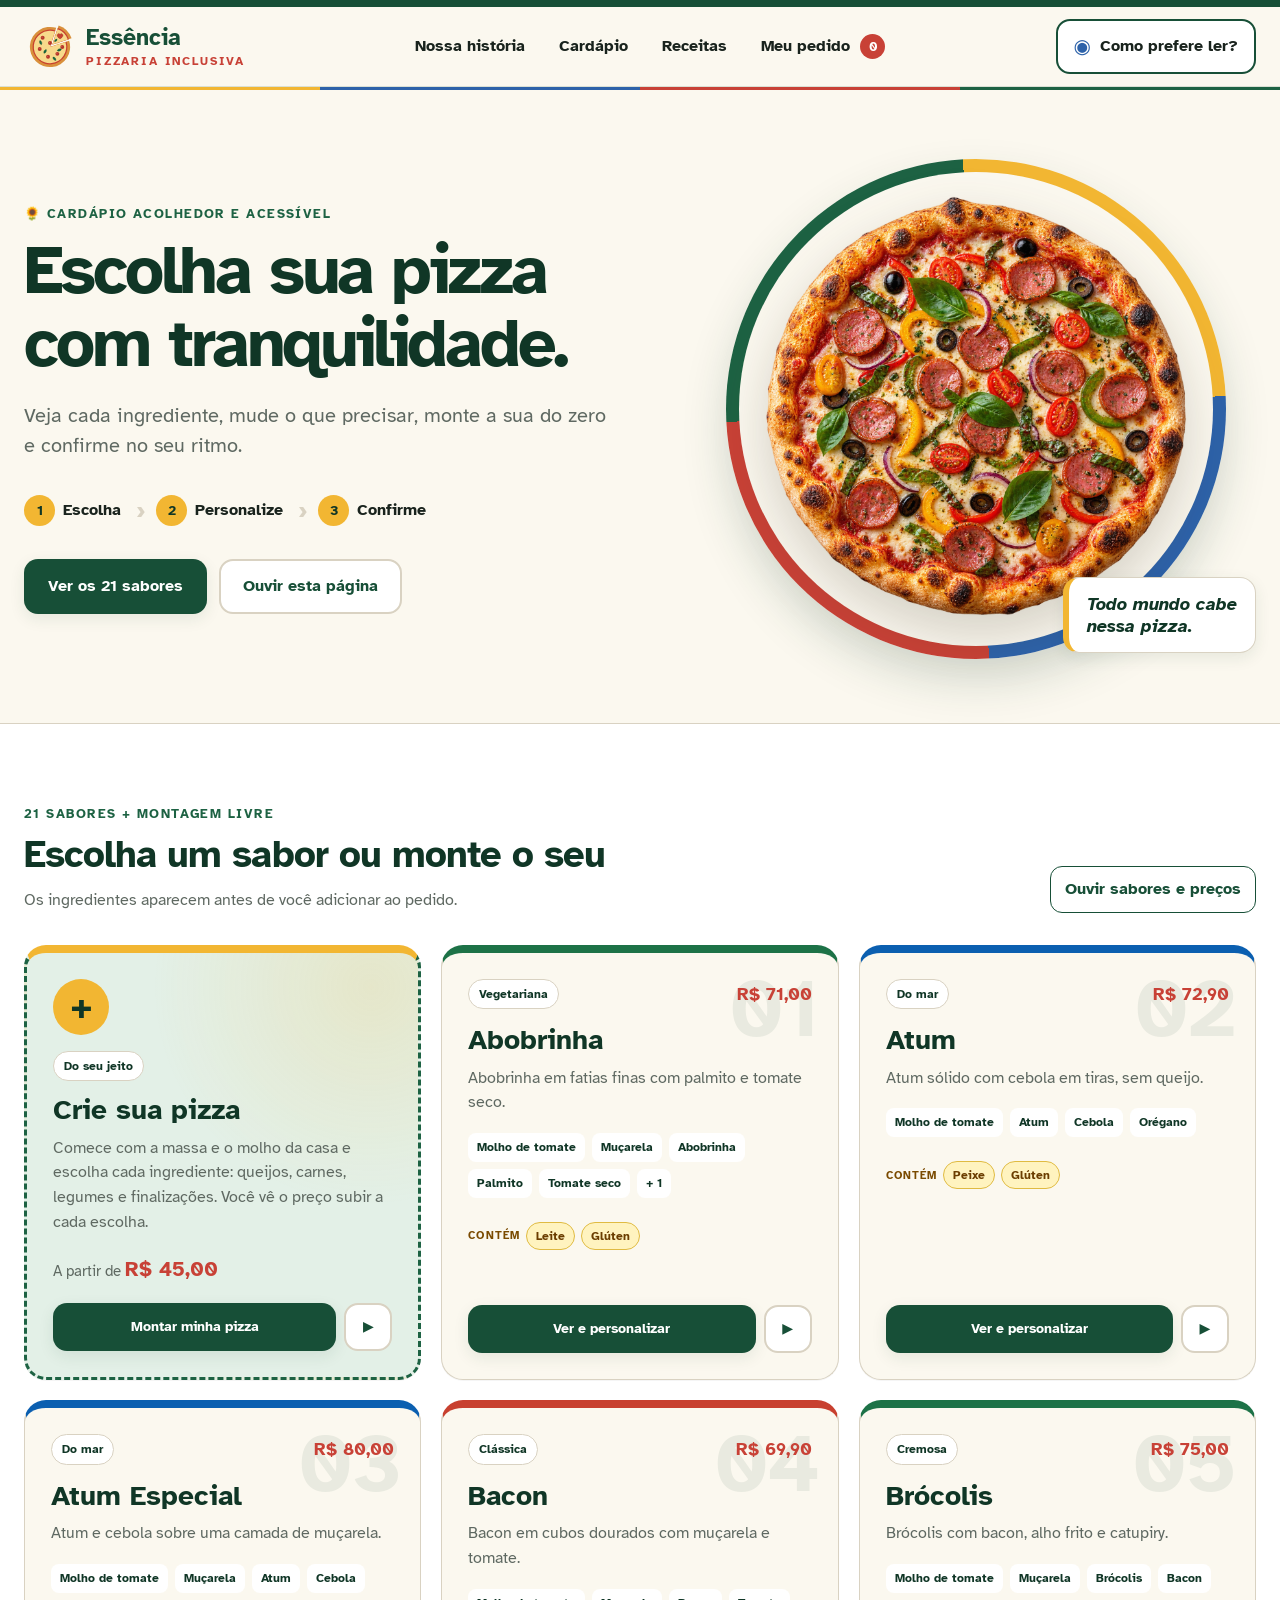
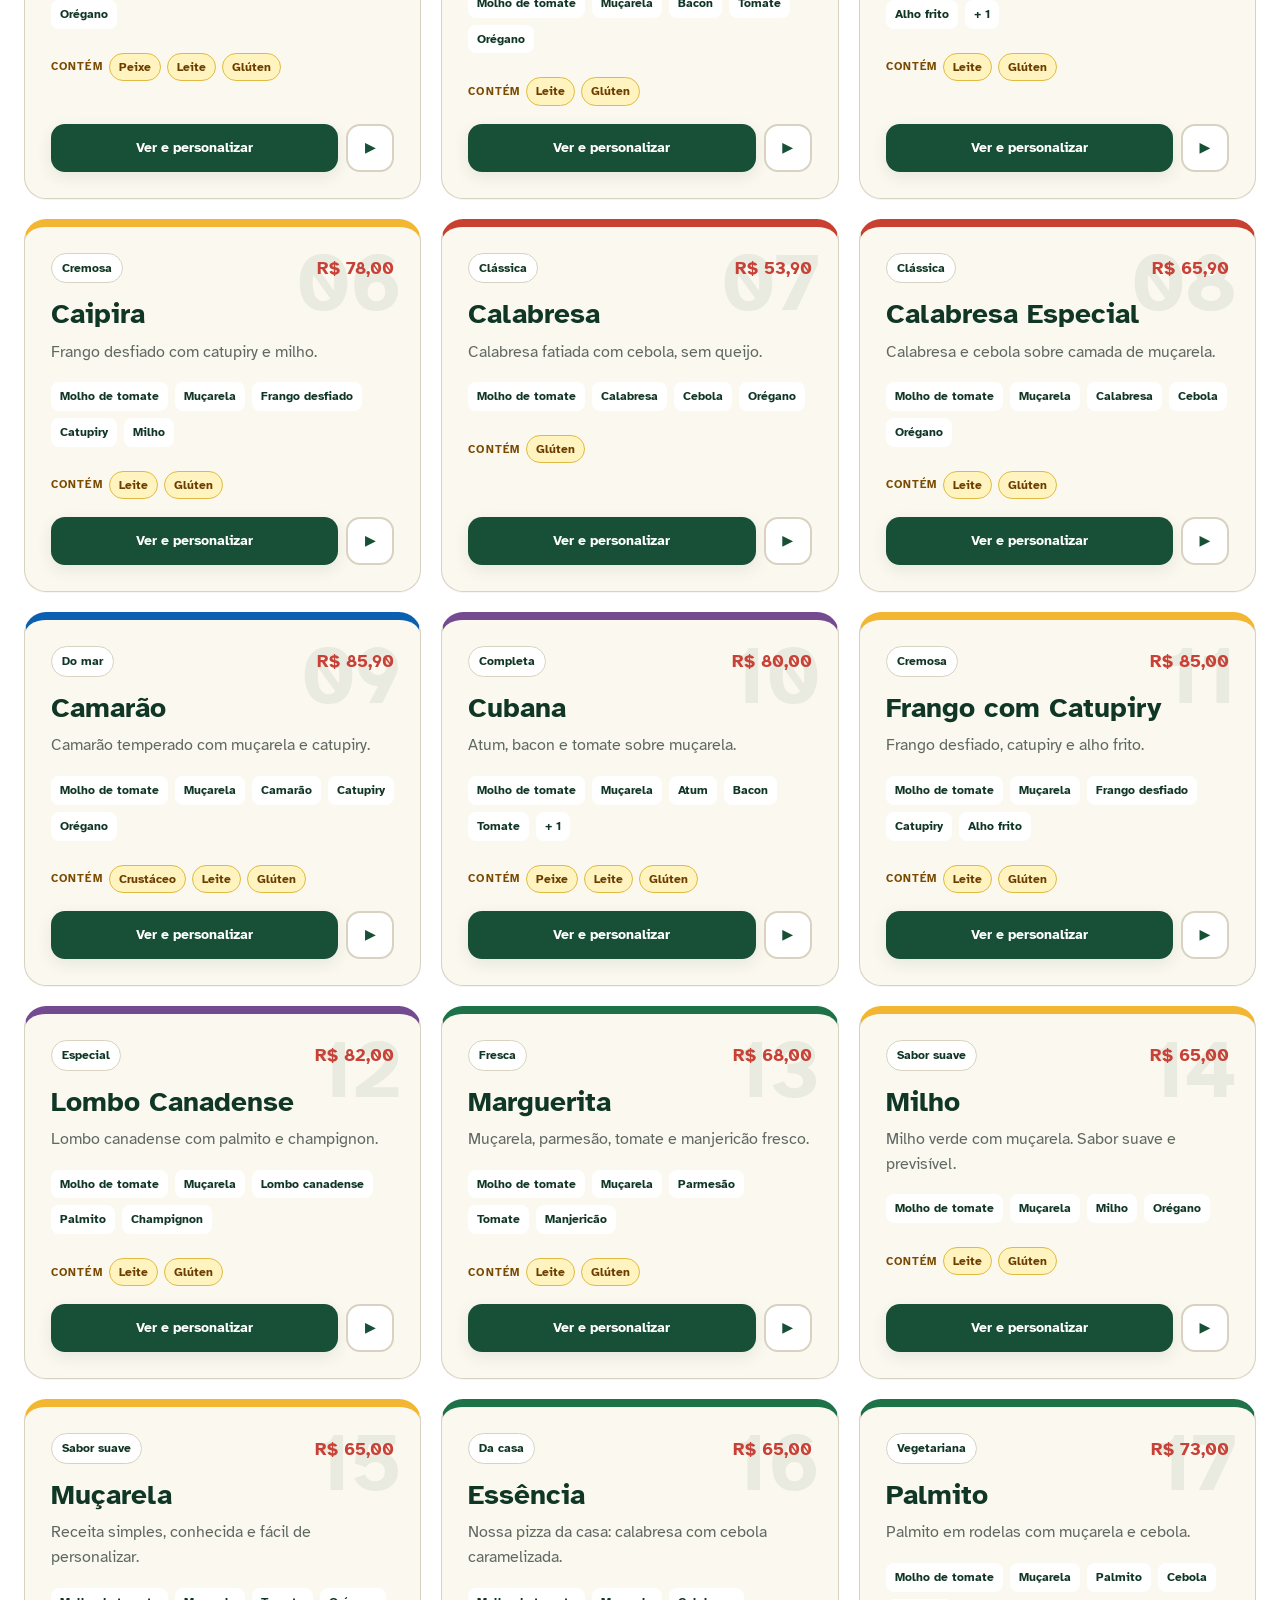
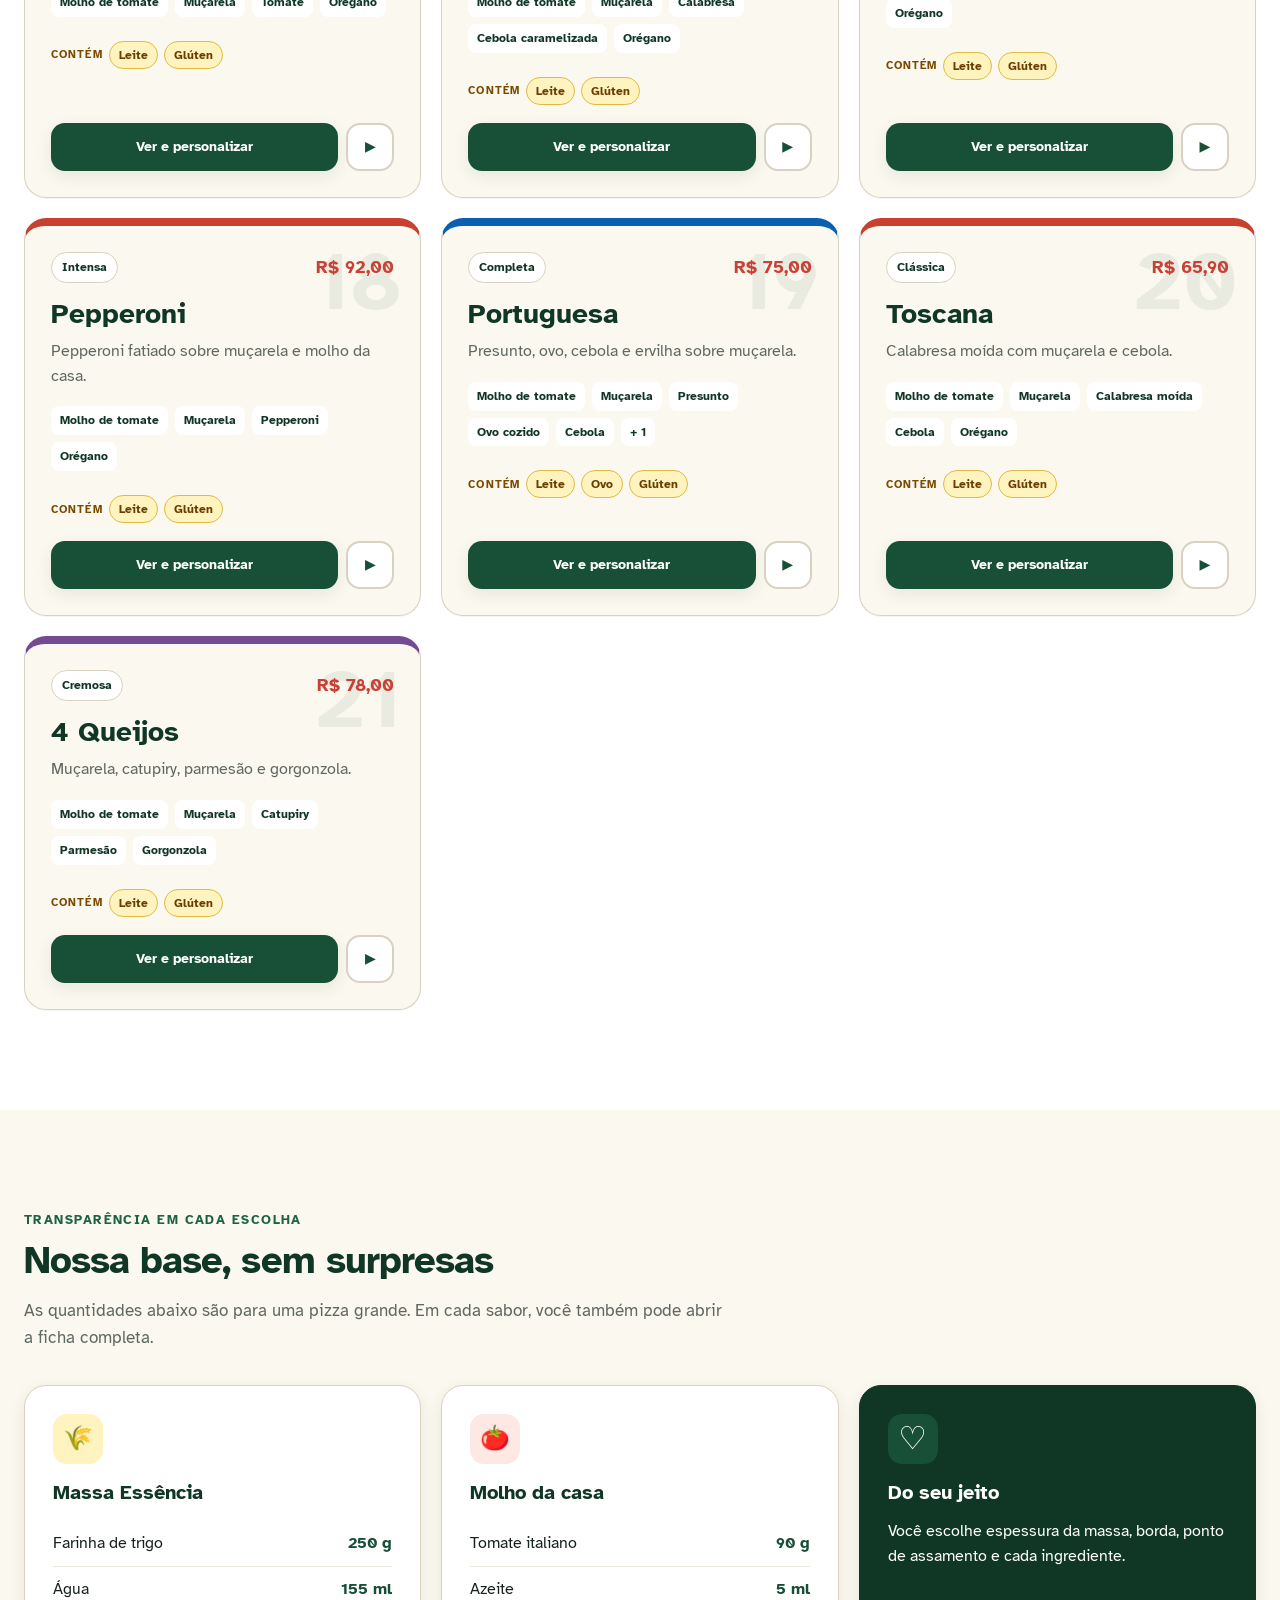
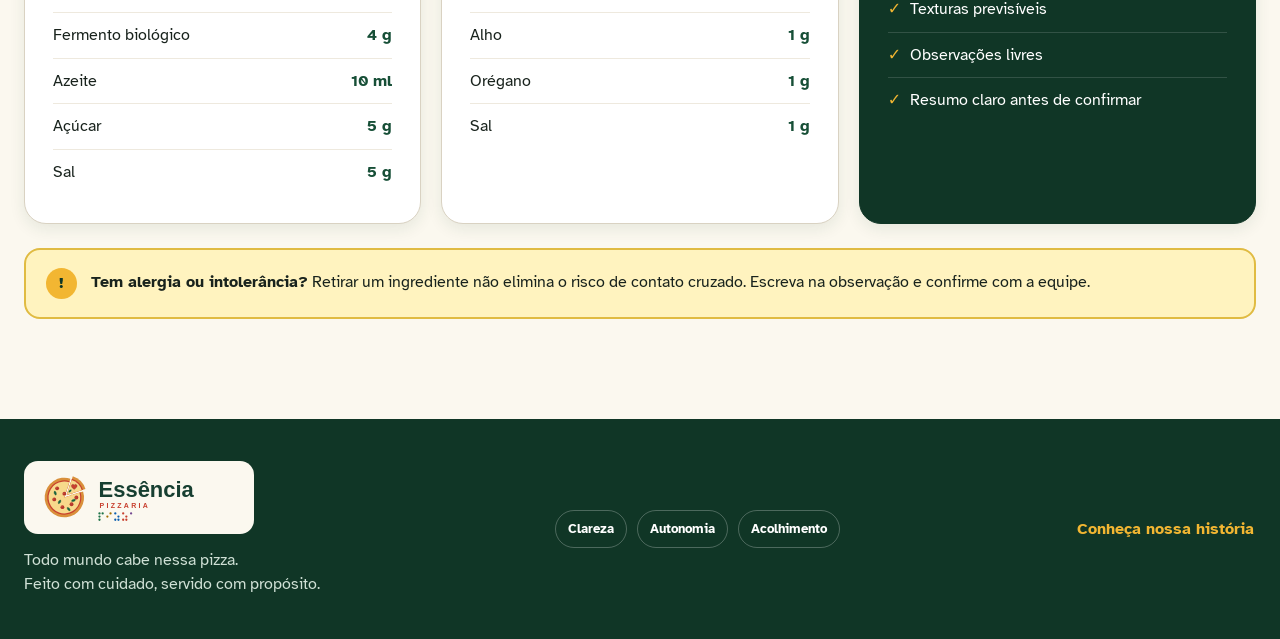
==== commit afc1c773: "Add files via upload" ====
--- a/cardapio/index.html
+++ b/cardapio/index.html
@@ -11,7 +11,10 @@
     <title>Essência Pizzaria | Cardápio acessível</title>
     <link rel="icon" href="../assets/logo-essencia-marca.svg" type="image/svg+xml" />
     <link rel="apple-touch-icon" href="../assets/logo-essencia-marca.svg" />
-    <link rel="stylesheet" href="styles.css" />
+    <link rel="preconnect" href="https://fonts.googleapis.com">
+  <link rel="preconnect" href="https://fonts.gstatic.com" crossorigin>
+  <link rel="stylesheet" href="https://fonts.googleapis.com/css2?family=Atkinson+Hyperlegible:ital,wght@0,400;0,700;1,400;1,700&display=swap">
+  <link rel="stylesheet" href="styles.css" />
   </head>
   <body>
     <a class="skip-link" href="#cardapio">Ir direto para o cardápio</a>
@@ -60,7 +63,7 @@
           <div class="hero-plate">
             <img src="assets/hero-pizza.png" alt="" width="900" height="900" />
           </div>
-          <p class="hero-badge">Feito com cuidado,<br />servido com propósito.</p>
+          <p class="hero-badge">Todo mundo cabe<br />nessa pizza.</p>
         </div>
       </section>
 
@@ -131,8 +134,8 @@
 
     <footer class="site-footer">
       <div class="footer-brand-block">
-        <img src="../assets/logo-essencia.svg" alt="Essência Pizzaria Inclusiva" width="230" height="60" />
-        <p>Feito com cuidado, servido com propósito.</p>
+        <img src="../assets/logo-essencia.svg" alt="Essência Pizzaria" width="230" height="60" />
+        <p>Todo mundo cabe nessa pizza.<br />Feito com cuidado, servido com propósito.</p>
       </div>
       <div class="footer-values" aria-label="Valores da Essência">
         <span>Clareza</span><span>Autonomia</span><span>Acolhimento</span>
--- a/cardapio/styles.css
+++ b/cardapio/styles.css
@@ -29,7 +29,7 @@
   min-width: 320px;
   color: var(--ink);
   background: var(--cream);
-  font-family: Inter, ui-sans-serif, system-ui, -apple-system, BlinkMacSystemFont, "Segoe UI", sans-serif;
+  font-family: "Atkinson Hyperlegible", Verdana, "Segoe UI", sans-serif, system-ui, -apple-system, BlinkMacSystemFont, "Segoe UI", sans-serif;
   font-size: calc(16px * var(--font-scale));
   line-height: 1.55;
 }
@@ -101,13 +101,13 @@
   color: var(--cream);
   background: var(--green-800);
   border-radius: 50% 50% 50% 12px;
-  font-family: Georgia, serif;
+  font-family: "Atkinson Hyperlegible", Verdana, "Segoe UI", sans-serif;
   font-size: 1.65rem;
   font-style: italic;
   box-shadow: inset -7px -7px 0 rgba(0,0,0,.08);
 }
 .brand strong, .brand small { display: block; line-height: 1.05; }
-.brand strong { font-family: Georgia, serif; font-size: 1.45rem; }
+.brand strong { font-family: "Atkinson Hyperlegible", Verdana, "Segoe UI", sans-serif; font-size: 1.45rem; }
 .brand small { margin-top: 4px; color: var(--red); font-size: .72rem; font-weight: 800; letter-spacing: .16em; text-transform: uppercase; }
 .main-nav { justify-self: center; display: flex; align-items: center; gap: 6px; }
 .main-nav a, .nav-cart {
@@ -170,8 +170,8 @@
 }
 h1, h2, h3, p { overflow-wrap: anywhere; }
 h1, h2, h3 { margin-top: 0; color: var(--green-950); line-height: 1.08; }
-h1 { max-width: 620px; margin-bottom: 20px; font-family: Georgia, serif; font-size: clamp(2.7rem, 5.3vw, 5rem); letter-spacing: -.045em; }
-h2 { margin-bottom: 12px; font-family: Georgia, serif; font-size: clamp(2.05rem, 3vw, 3.25rem); letter-spacing: -.025em; }
+h1 { max-width: 620px; margin-bottom: 20px; font-family: "Atkinson Hyperlegible", Verdana, "Segoe UI", sans-serif; font-size: clamp(2.7rem, 5.3vw, 5rem); letter-spacing: -.045em; }
+h2 { margin-bottom: 12px; font-family: "Atkinson Hyperlegible", Verdana, "Segoe UI", sans-serif; font-size: clamp(2.05rem, 3vw, 3.25rem); letter-spacing: -.025em; }
 h3 { margin-bottom: 8px; font-size: 1.25rem; }
 .hero-lead { max-width: 590px; margin: 0; color: var(--muted); font-size: 1.22rem; }
 .order-steps {
@@ -207,7 +207,7 @@
 .text-button { color: var(--green-800); background: transparent; }
 .hero-visual { position: relative; display: grid; min-height: 490px; place-items: center; }
 
-/* Prato: anel com as quatro cores do logo, no mesmo giro da marca. */
+/* Prato: anel com as cores da acessibilidade da marca. */
 .hero-plate {
   position: relative;
   display: grid;
@@ -252,7 +252,7 @@
   border-left: 6px solid var(--yellow);
   border-radius: 16px;
   box-shadow: var(--shadow-small);
-  font-family: Georgia, serif;
+  font-family: "Atkinson Hyperlegible", Verdana, "Segoe UI", sans-serif;
   font-size: 1.1rem;
   font-style: italic;
   font-weight: 700;
@@ -280,11 +280,11 @@
   transition: transform .2s ease, box-shadow .2s ease;
 }
 .pizza-card:hover { transform: translateY(-4px); box-shadow: var(--shadow); }
-.pizza-card::after { content: attr(data-number); position: absolute; top: 14px; right: 18px; color: rgba(23,79,55,.08); font-family: Georgia, serif; font-size: 5.2rem; font-weight: 800; line-height: 1; }
+.pizza-card::after { content: attr(data-number); position: absolute; top: 14px; right: 18px; color: rgba(23,79,55,.08); font-family: "Atkinson Hyperlegible", Verdana, "Segoe UI", sans-serif; font-size: 5.2rem; font-weight: 800; line-height: 1; }
 .pizza-meta { position: relative; z-index: 1; display: flex; align-items: center; justify-content: space-between; gap: 10px; margin-bottom: 16px; }
 .pizza-tag { display: inline-flex; min-height: 30px; align-items: center; padding: 5px 10px; color: var(--green-950); background: var(--white); border: 1px solid var(--line); border-radius: 999px; font-size: .76rem; font-weight: 850; }
 .pizza-price { color: var(--red); font-size: 1.15rem; font-weight: 900; }
-.pizza-card h3 { position: relative; z-index: 1; margin-bottom: 10px; font-family: Georgia, serif; font-size: 1.75rem; }
+.pizza-card h3 { position: relative; z-index: 1; margin-bottom: 10px; font-family: "Atkinson Hyperlegible", Verdana, "Segoe UI", sans-serif; font-size: 1.75rem; }
 .pizza-card > p { position: relative; z-index: 1; margin: 0 0 18px; color: var(--muted); }
 .ingredient-preview { position: relative; z-index: 1; display: flex; flex-wrap: wrap; gap: 7px; margin-bottom: 24px; }
 .ingredient-preview span { padding: 5px 9px; color: var(--green-950); background: var(--white); border-radius: 8px; font-size: .76rem; font-weight: 700; }
@@ -314,7 +314,7 @@
 .allergy-note p { margin: 2px 0 0; }
 
 .site-footer { display: flex; align-items: center; justify-content: space-between; gap: 24px; padding: 42px max(24px, calc((100vw - 1240px) / 2)); color: var(--white); background: var(--green-950); }
-.site-footer strong { font-family: Georgia, serif; font-size: 1.4rem; }
+.site-footer strong { font-family: "Atkinson Hyperlegible", Verdana, "Segoe UI", sans-serif; font-size: 1.4rem; }
 .site-footer p { margin: 4px 0 0; color: #cfe0d5; }
 .site-footer > a { display: inline-flex; min-height: 44px; align-items: center; padding: 10px 2px; color: var(--yellow); font-weight: 850; text-decoration: none; }
 .site-footer > a:hover { text-decoration: underline; text-underline-offset: 4px; }
@@ -628,7 +628,7 @@
   border-radius: 18px;
 }
 .builder-intro .eyebrow { color: var(--yellow); }
-.builder-intro h3 { margin: 4px 0 6px; color: var(--white); font-family: Georgia, serif; font-size: 1.35rem; }
+.builder-intro h3 { margin: 4px 0 6px; color: var(--white); font-family: "Atkinson Hyperlegible", Verdana, "Segoe UI", sans-serif; font-size: 1.35rem; }
 .builder-intro p { margin: 0; color: #cfe0d5; font-size: .92rem; }
 .builder-base-price { flex: 0 0 auto; color: var(--yellow); font-size: 1.6rem; font-weight: 900; }
 .builder-reset-row { align-items: center; margin-bottom: 16px; }
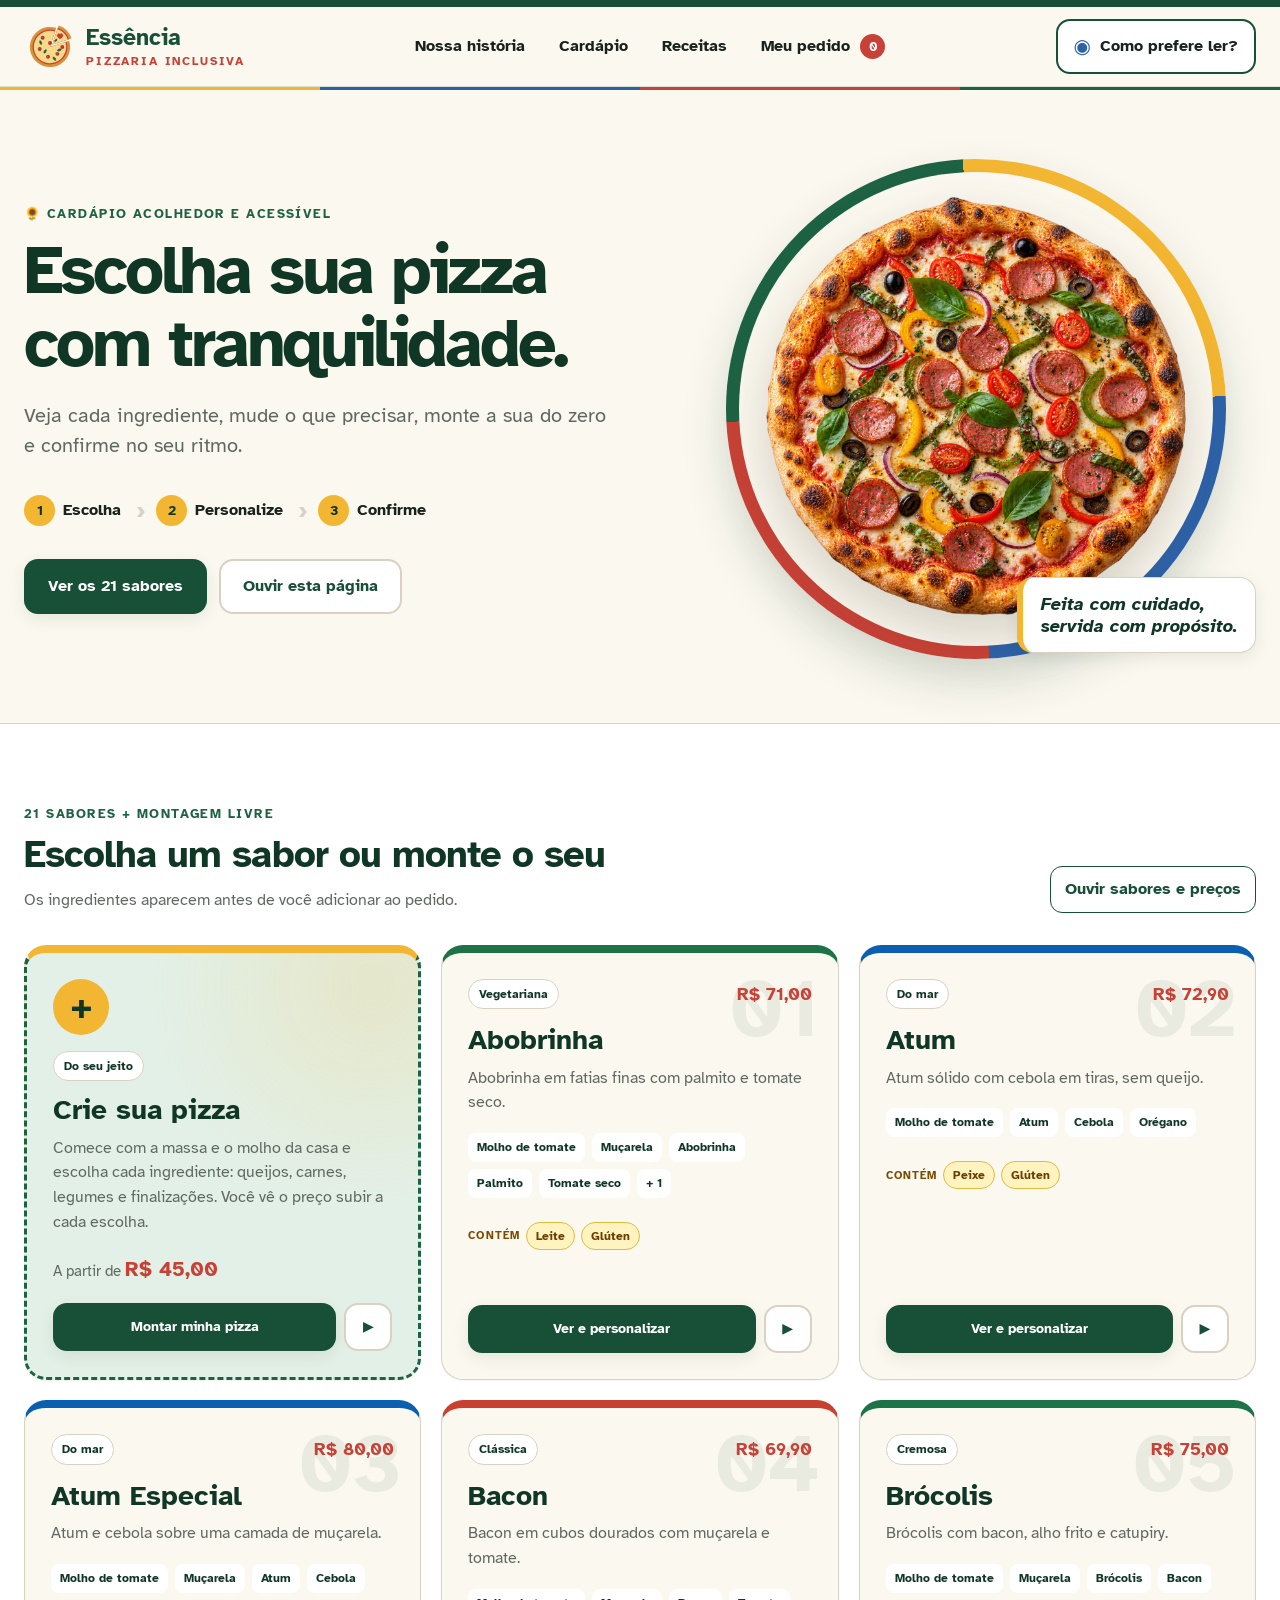
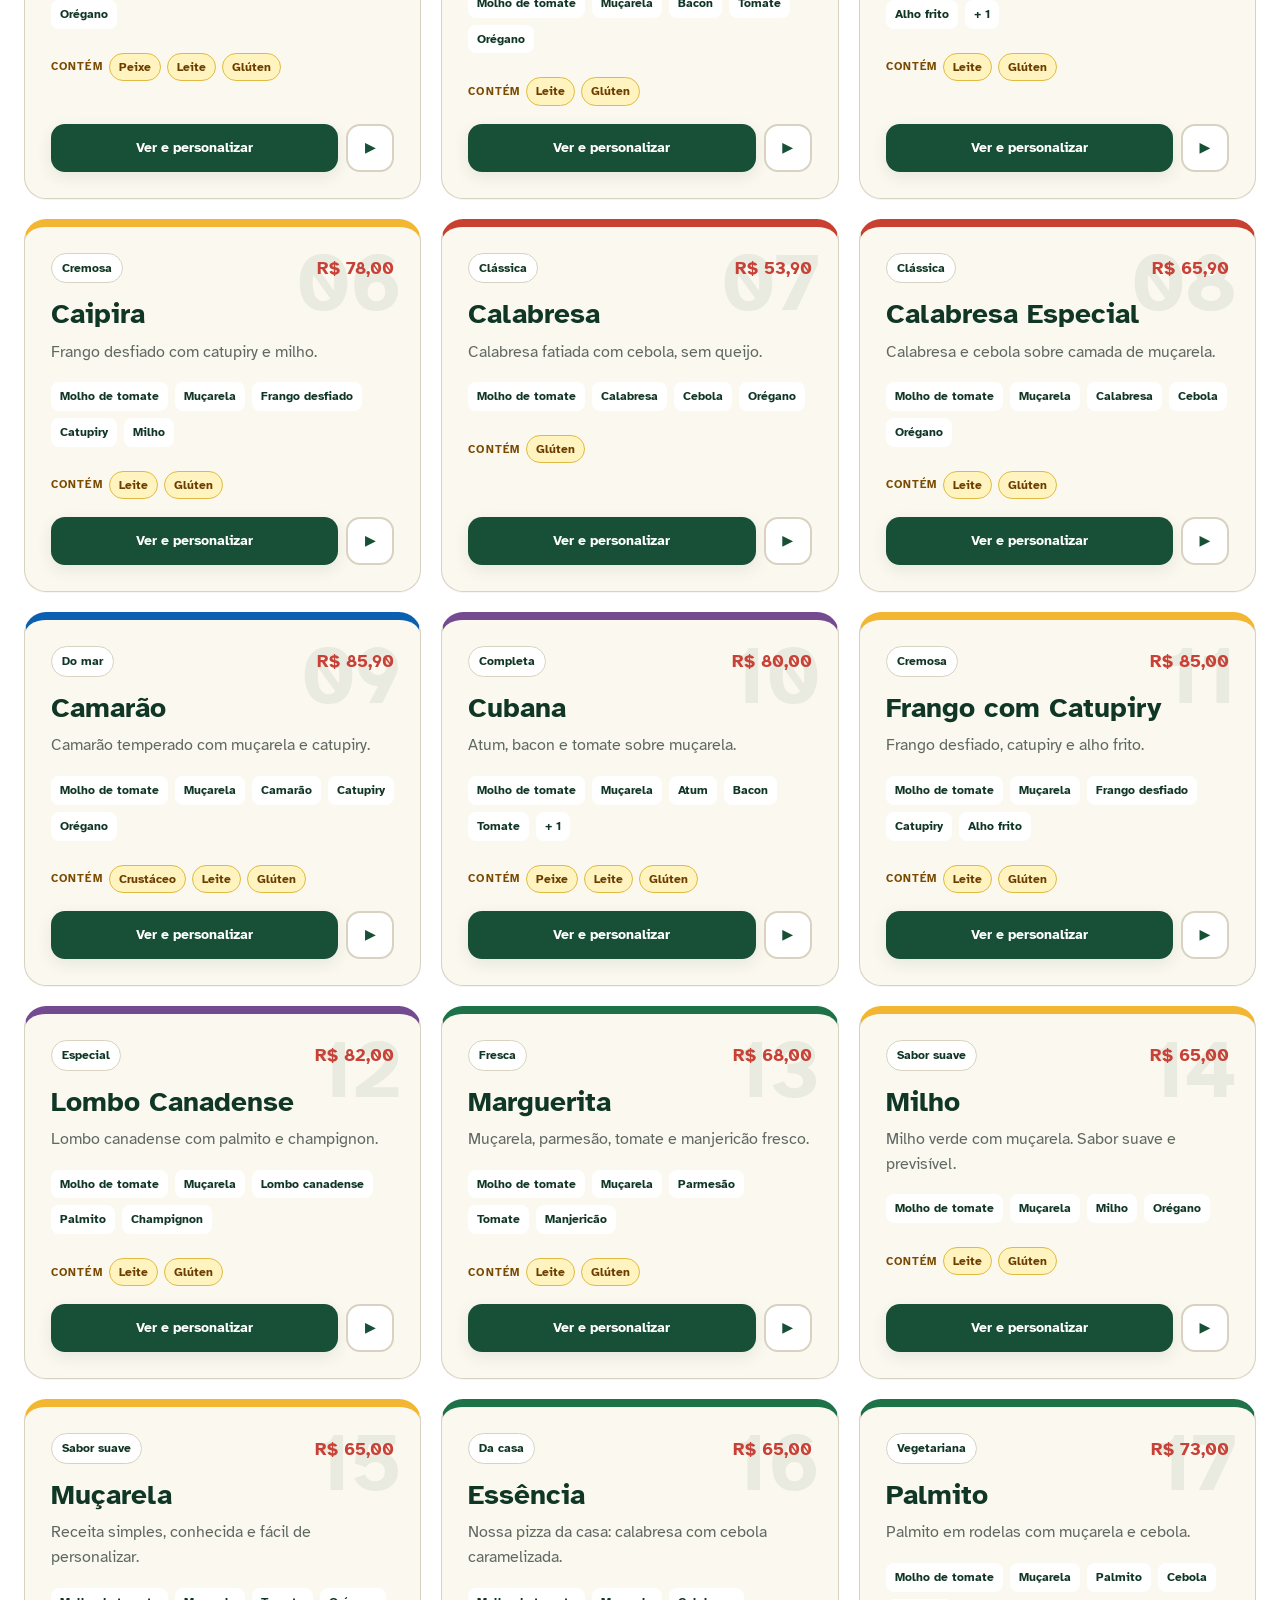
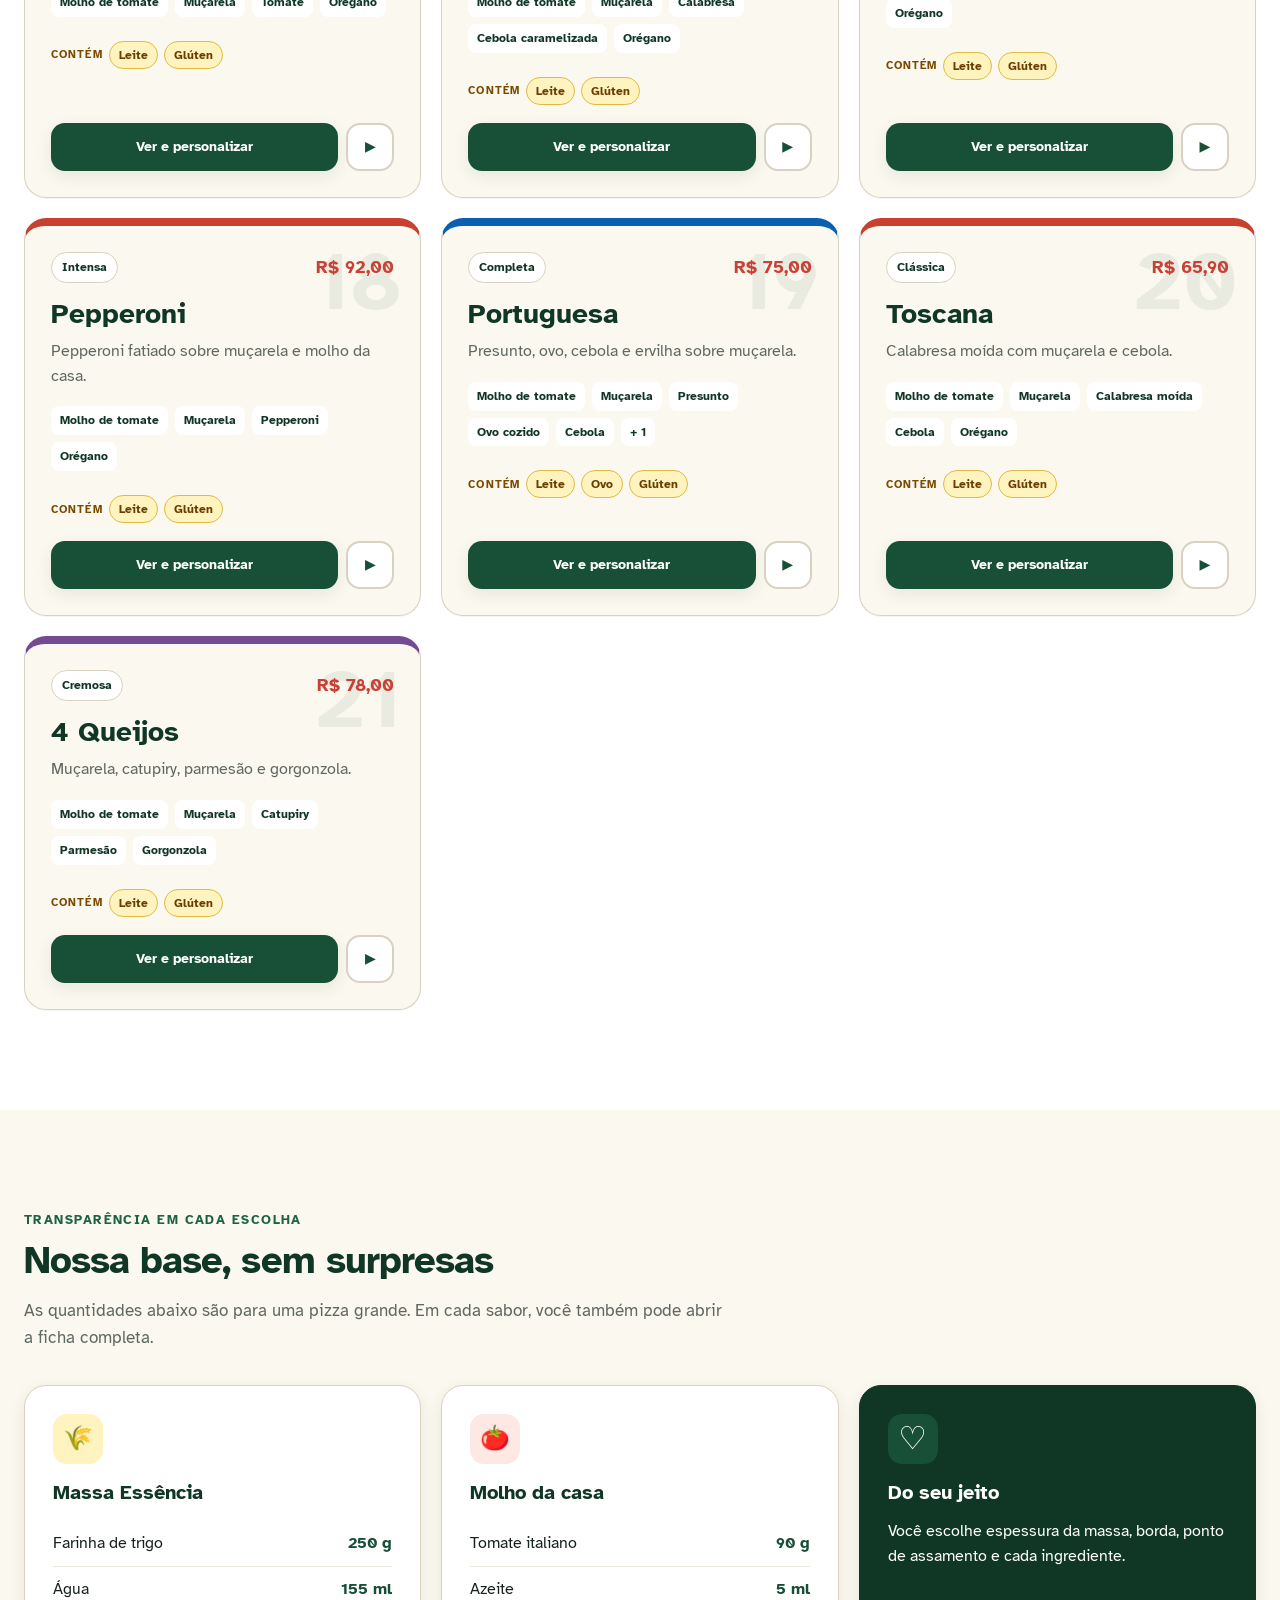
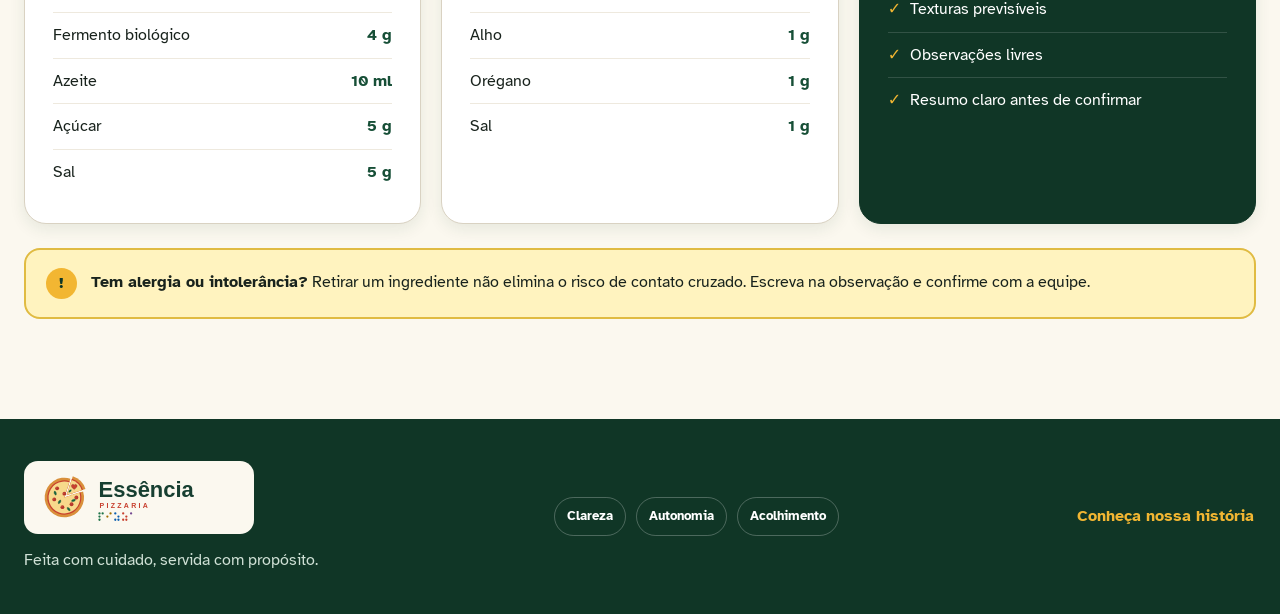
==== commit 2894e874: "Plano de negocios (7 apontamentos), movimento no site e slogan unico Co-Authored-By: Claude Opus 5.5" ====
--- a/cardapio/index.html
+++ b/cardapio/index.html
@@ -63,7 +63,7 @@
           <div class="hero-plate">
             <img src="assets/hero-pizza.png" alt="" width="900" height="900" />
           </div>
-          <p class="hero-badge">Todo mundo cabe<br />nessa pizza.</p>
+          <p class="hero-badge">Feita com cuidado,<br />servida com propósito.</p>
         </div>
       </section>
 
@@ -135,7 +135,7 @@
     <footer class="site-footer">
       <div class="footer-brand-block">
         <img src="../assets/logo-essencia.svg" alt="Essência Pizzaria" width="230" height="60" />
-        <p>Todo mundo cabe nessa pizza.<br />Feito com cuidado, servido com propósito.</p>
+        <p>Feita com cuidado, servida com propósito.</p>
       </div>
       <div class="footer-values" aria-label="Valores da Essência">
         <span>Clareza</span><span>Autonomia</span><span>Acolhimento</span>
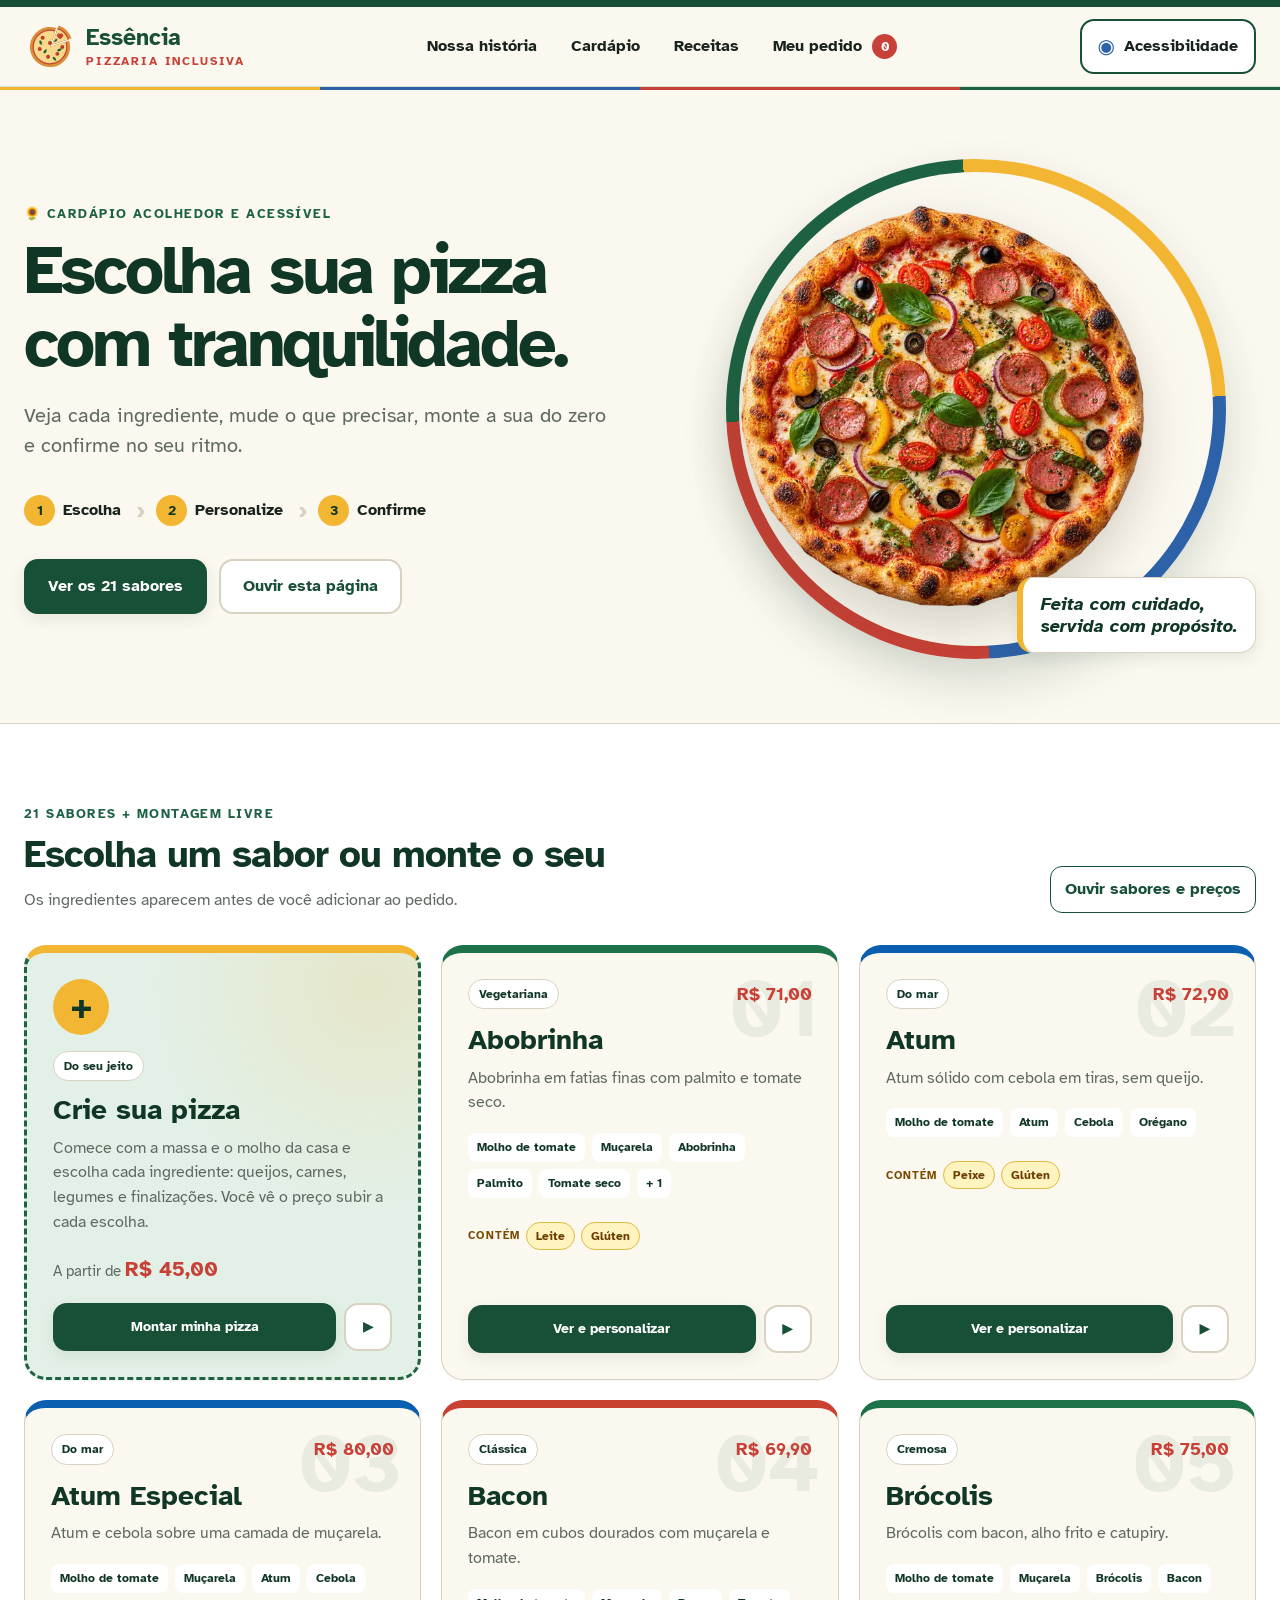
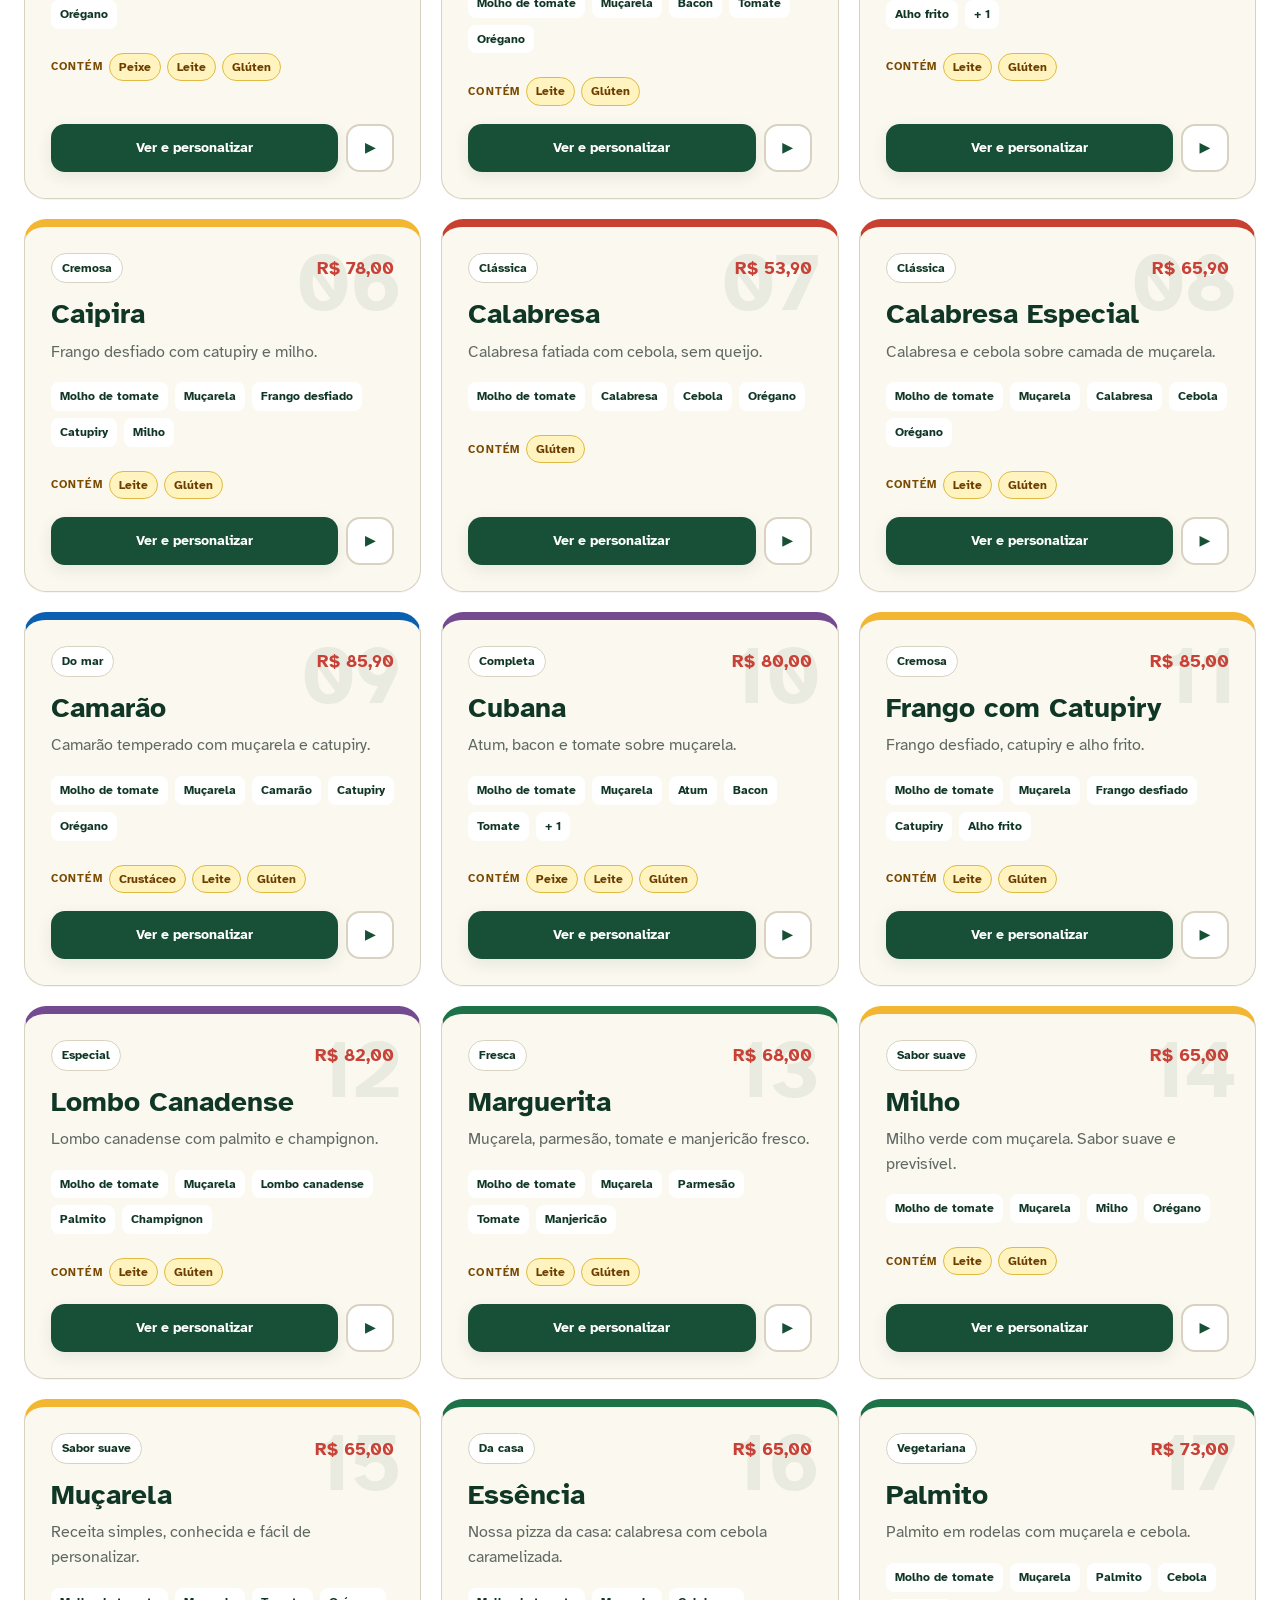
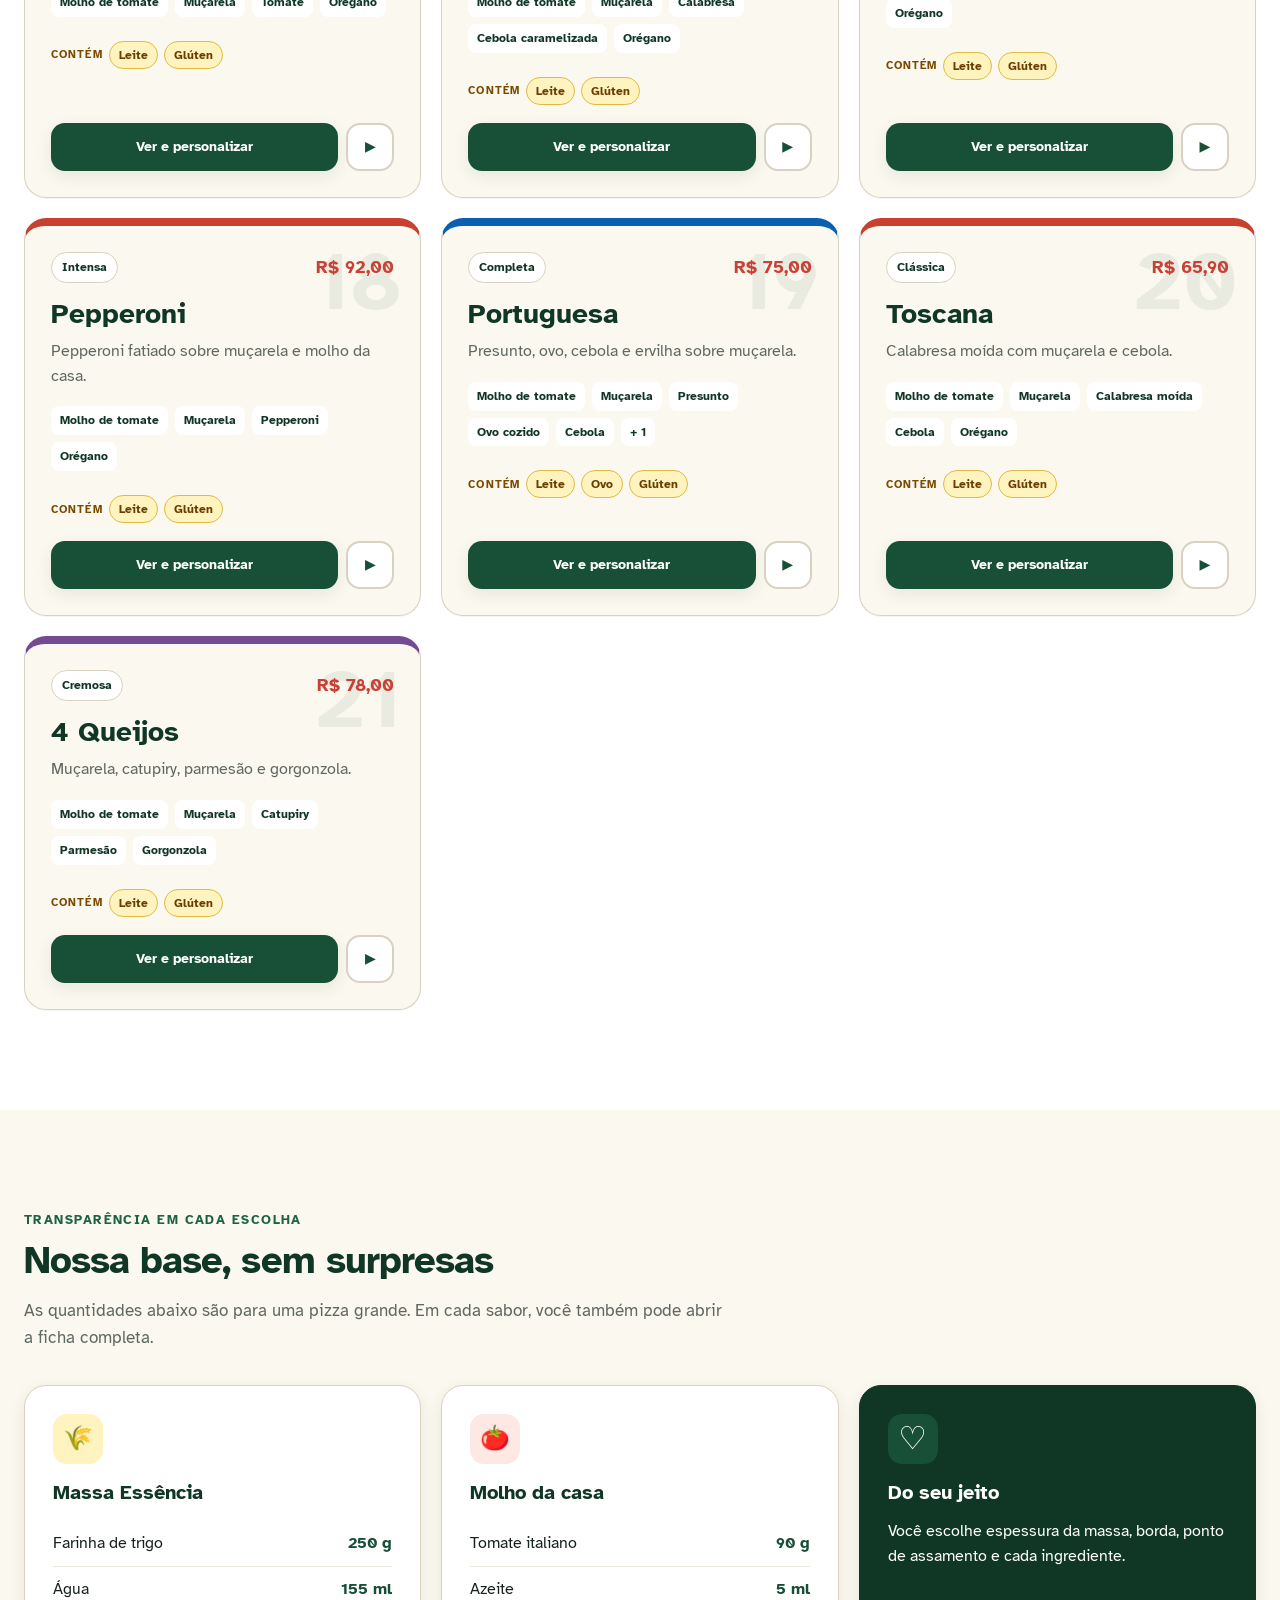
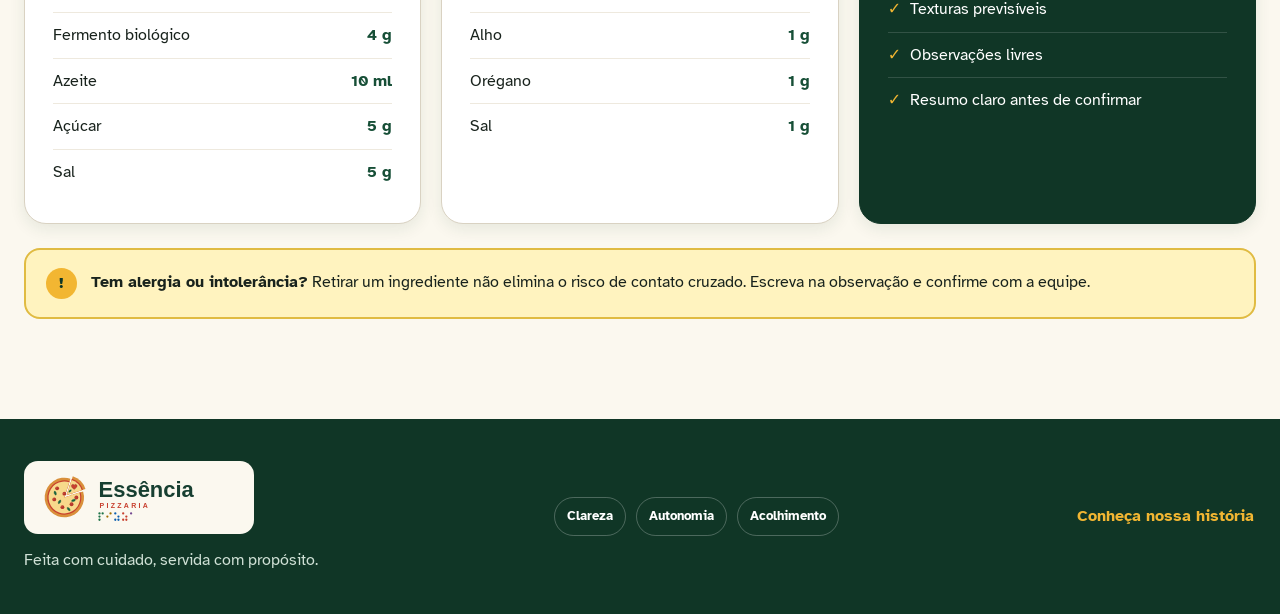
==== commit 2e058009: "Fase B: acessibilidade, SEO e desempenho - Preferencias de leitura (texto maior, contraste, foco, ou" ====
--- a/cardapio/index.html
+++ b/cardapio/index.html
@@ -8,8 +8,21 @@
       name="description"
       content="Cardápio acessível e personalizável da Essência Pizzaria. Escolha ingredientes, monte sua própria pizza e use os recursos de leitura."
     />
-    <title>Essência Pizzaria | Cardápio acessível</title>
-    <link rel="icon" href="../assets/logo-essencia-marca.svg" type="image/svg+xml" />
+    <title>Cardápio acessível com alérgenos | Essência Pizzaria</title>
+    <link rel="canonical" href="https://gg0185465-create.github.io/essencia-pizzaria/cardapio/index.html">
+  <meta name="referrer" content="strict-origin-when-cross-origin">
+  <meta property="og:type" content="website">
+  <meta property="og:locale" content="pt_BR">
+  <meta property="og:site_name" content="Essência Pizzaria">
+  <meta property="og:title" content="Cardápio acessível com alérgenos | Essência Pizzaria">
+  <meta property="og:description" content="Cardápio acessível e personalizável da Essência Pizzaria. Escolha ingredientes, monte sua própria pizza e use os recursos de leitura.">
+  <meta property="og:url" content="https://gg0185465-create.github.io/essencia-pizzaria/cardapio/index.html">
+  <meta property="og:image" content="https://gg0185465-create.github.io/essencia-pizzaria/assets/og-essencia.jpg">
+  <meta property="og:image:width" content="1200">
+  <meta property="og:image:height" content="630">
+  <meta property="og:image:alt" content="Essência, pizzaria inclusiva em Caraguatatuba: família à mesa com cadeira de rodas.">
+  <meta name="twitter:card" content="summary_large_image">
+  <link rel="icon" href="../assets/logo-essencia-marca.svg" type="image/svg+xml" />
     <link rel="apple-touch-icon" href="../assets/logo-essencia-marca.svg" />
     <link rel="preconnect" href="https://fonts.googleapis.com">
   <link rel="preconnect" href="https://fonts.gstatic.com" crossorigin>
@@ -36,7 +49,7 @@
 
       <button class="access-trigger" id="open-access" type="button" aria-haspopup="dialog">
         <span aria-hidden="true">◉</span>
-        <span>Como prefere ler?</span>
+        <span>Acessibilidade</span>
       </button>
     </header>
 
@@ -61,7 +74,10 @@
 
         <div class="hero-visual" aria-hidden="true">
           <div class="hero-plate">
-            <img src="assets/hero-pizza.png" alt="" width="900" height="900" />
+            <picture>
+              <source type="image/webp" srcset="assets/hero-pizza-600.webp 600w, assets/hero-pizza.webp 900w" sizes="(max-width: 760px) 78vw, 480px" />
+              <img src="assets/hero-pizza.png" alt="" width="900" height="900" fetchpriority="high" decoding="async" />
+            </picture>
           </div>
           <p class="hero-badge">Feita com cuidado,<br />servida com propósito.</p>
         </div>
@@ -341,7 +357,7 @@
         <div id="cart-checkout" class="checkout-area" hidden>
           <fieldset class="checkout-choice">
             <legend>Como vai receber?</legend>
-            <label><input type="radio" name="service" value="Comer no local" checked /> Comer no local</label>
+            <label><input type="radio" name="service" value="Entrega" checked /> Entrega</label>
             <label><input type="radio" name="service" value="Retirar no balcão" /> Retirar no balcão</label>
           </fieldset>
           <fieldset class="checkout-choice">
@@ -377,7 +393,7 @@
       <div vw-access-button class="active"></div>
       <div vw-plugin-wrapper><div class="vw-plugin-top-wrapper"></div></div>
     </div>
-    <script src="https://vlibras.gov.br/app/vlibras-plugin.js"></script>
+    <script src="https://vlibras.gov.br/app/vlibras-plugin.js" defer></script>
     <script src="menu-dados.js"></script>
     <script src="app.js"></script>
   </body>
--- a/cardapio/styles.css
+++ b/cardapio/styles.css
@@ -34,6 +34,7 @@
   line-height: 1.55;
 }
 body.large-text { --font-scale: 1.16; }
+html:has(body.large-text) { font-size: 116%; }
 button, input, textarea { font: inherit; }
 button, a { -webkit-tap-highlight-color: transparent; }
 button { color: inherit; }
@@ -72,10 +73,9 @@
   gap: 28px;
   min-height: 82px;
   padding: 12px max(24px, calc((100vw - 1240px) / 2));
-  background: rgba(251, 248, 239, 0.96);
+  background: var(--cream);
   border-top: 7px solid var(--green-800);
   border-bottom: 1px solid rgba(23, 79, 55, 0.14);
-  backdrop-filter: blur(14px);
 }
 .site-header::after {
   content: "";
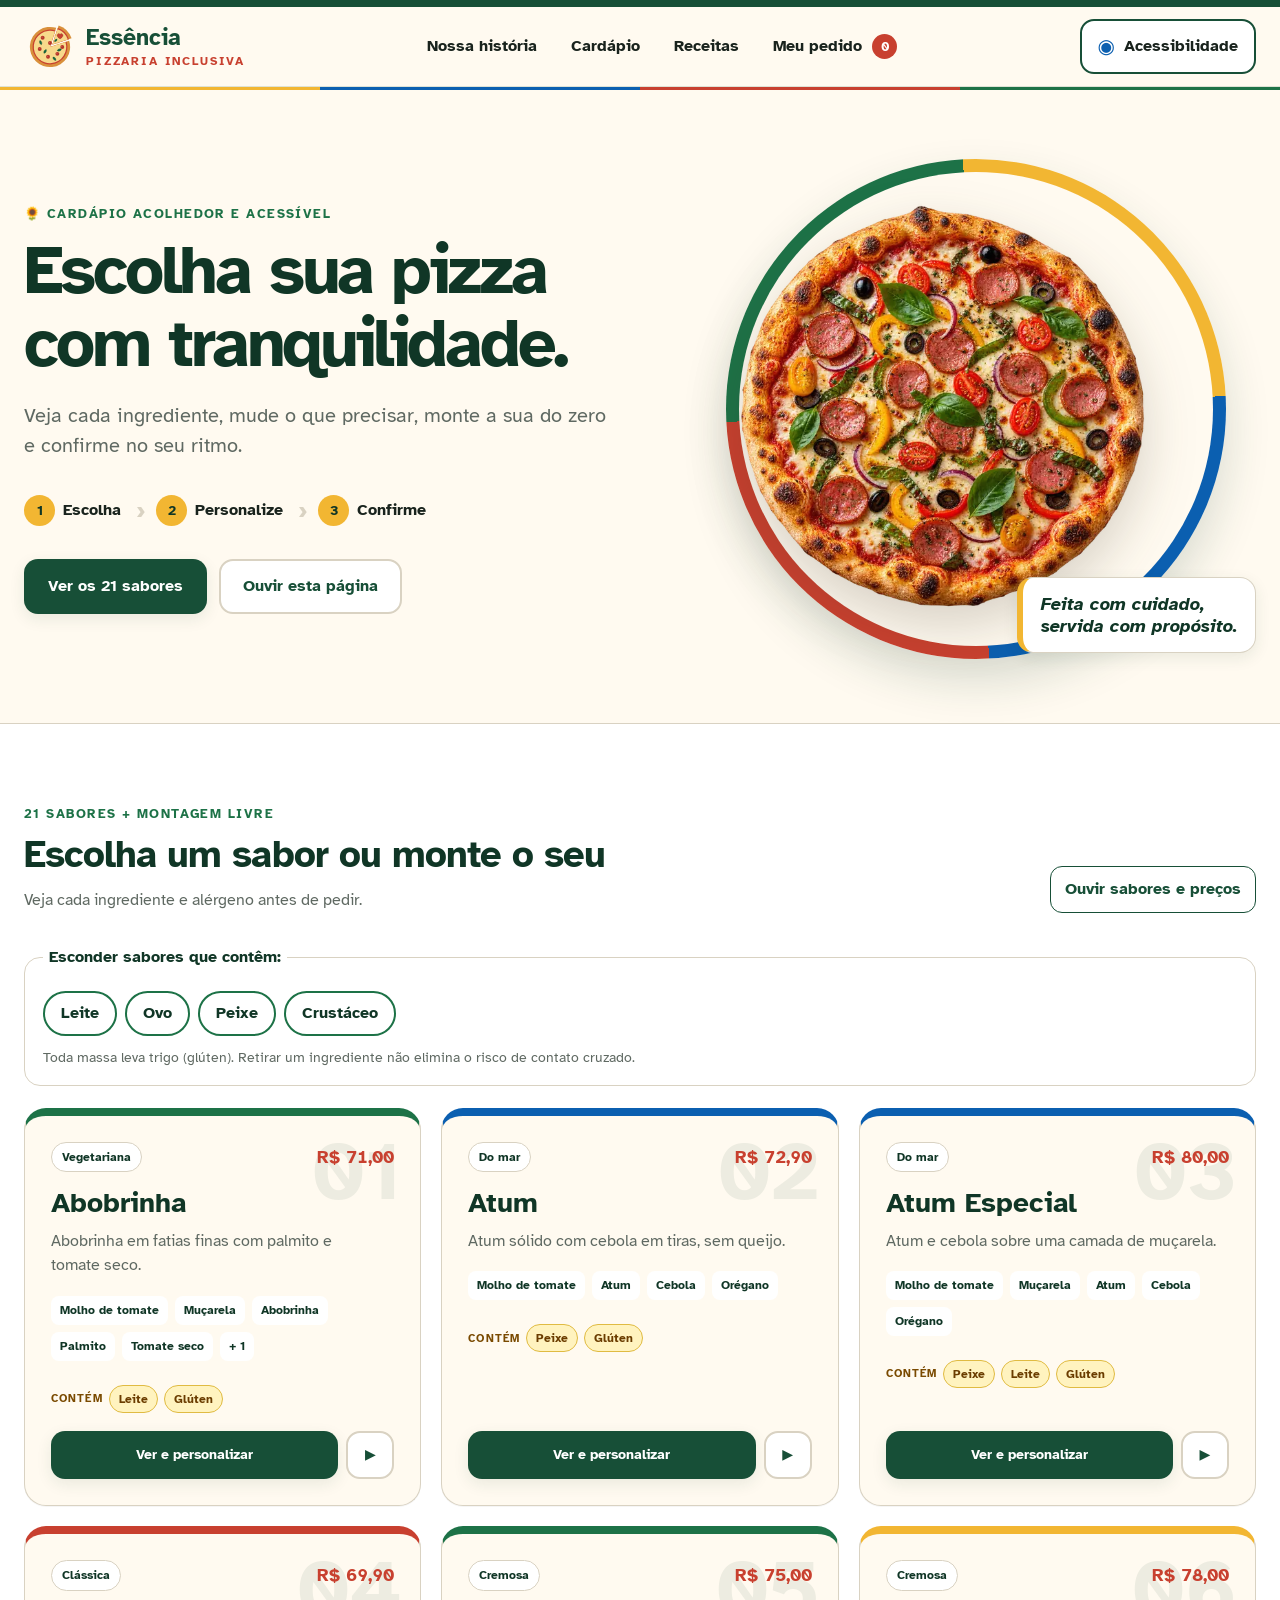
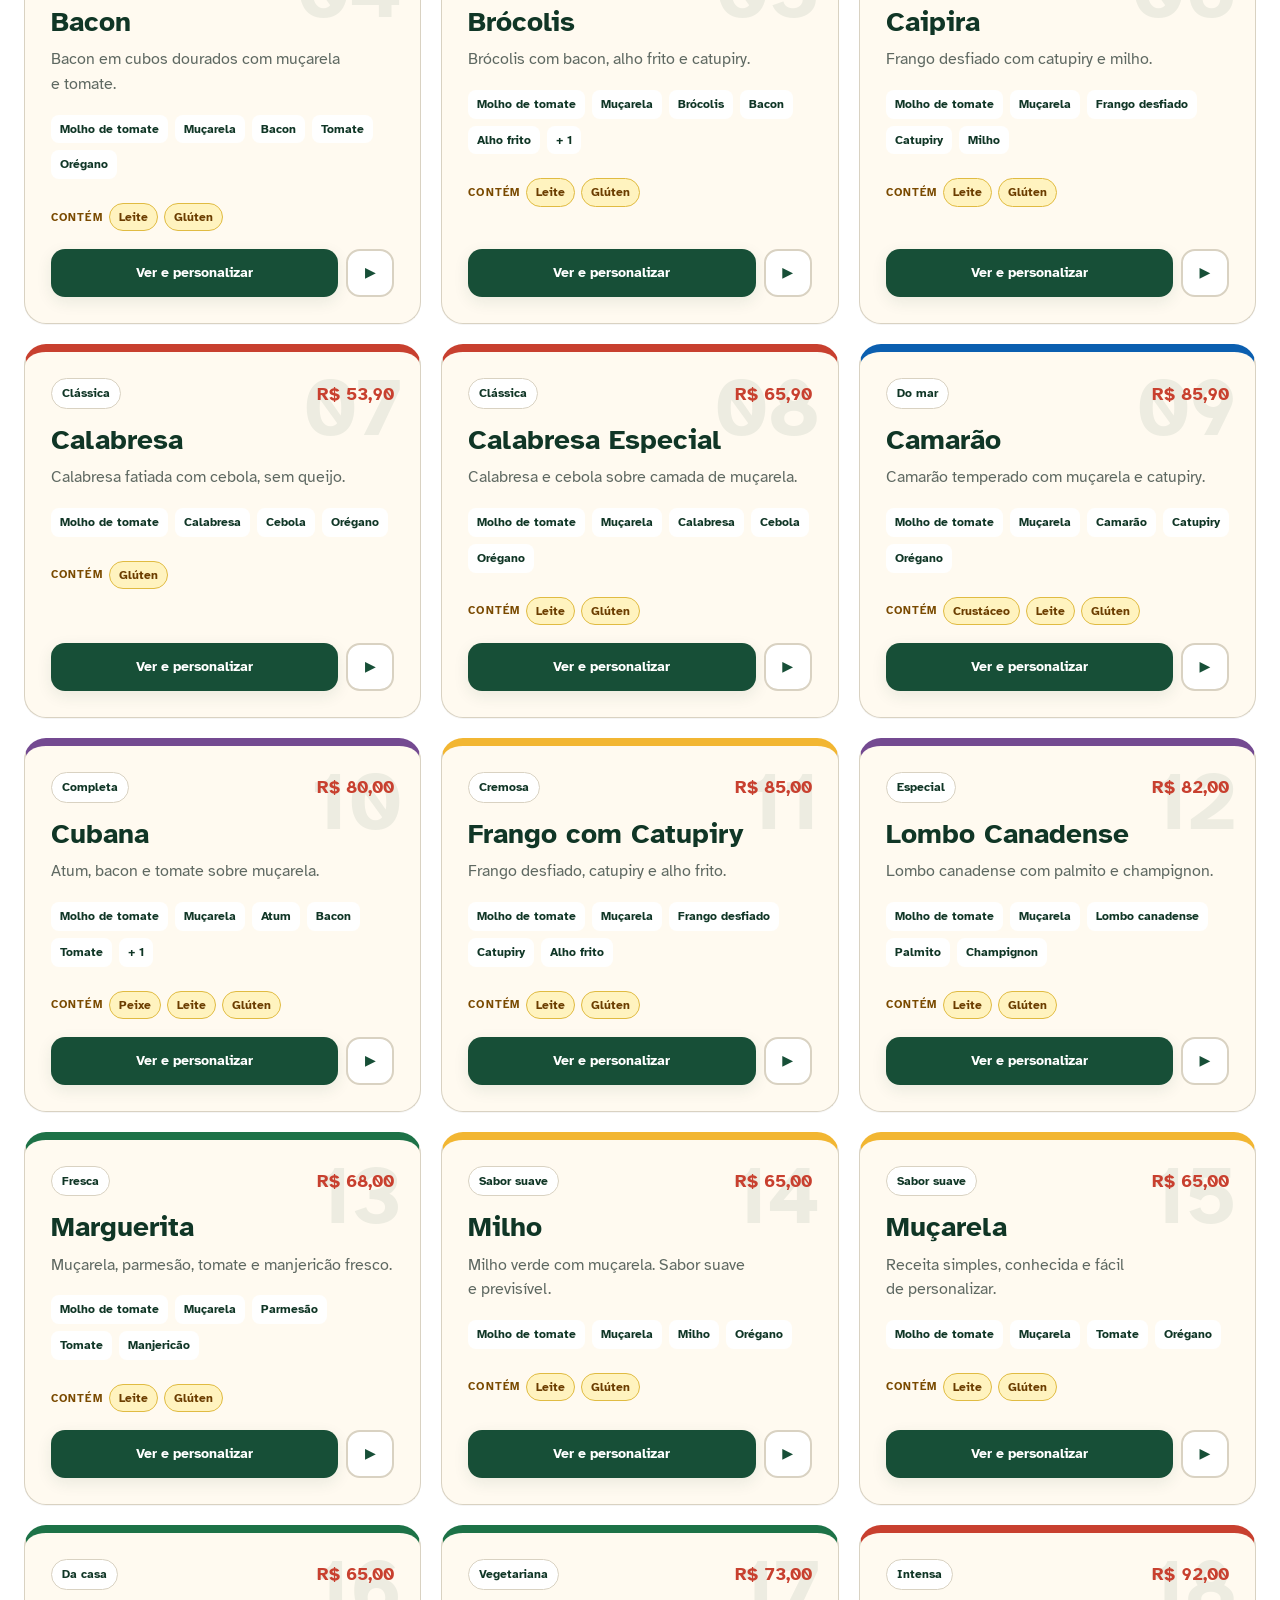
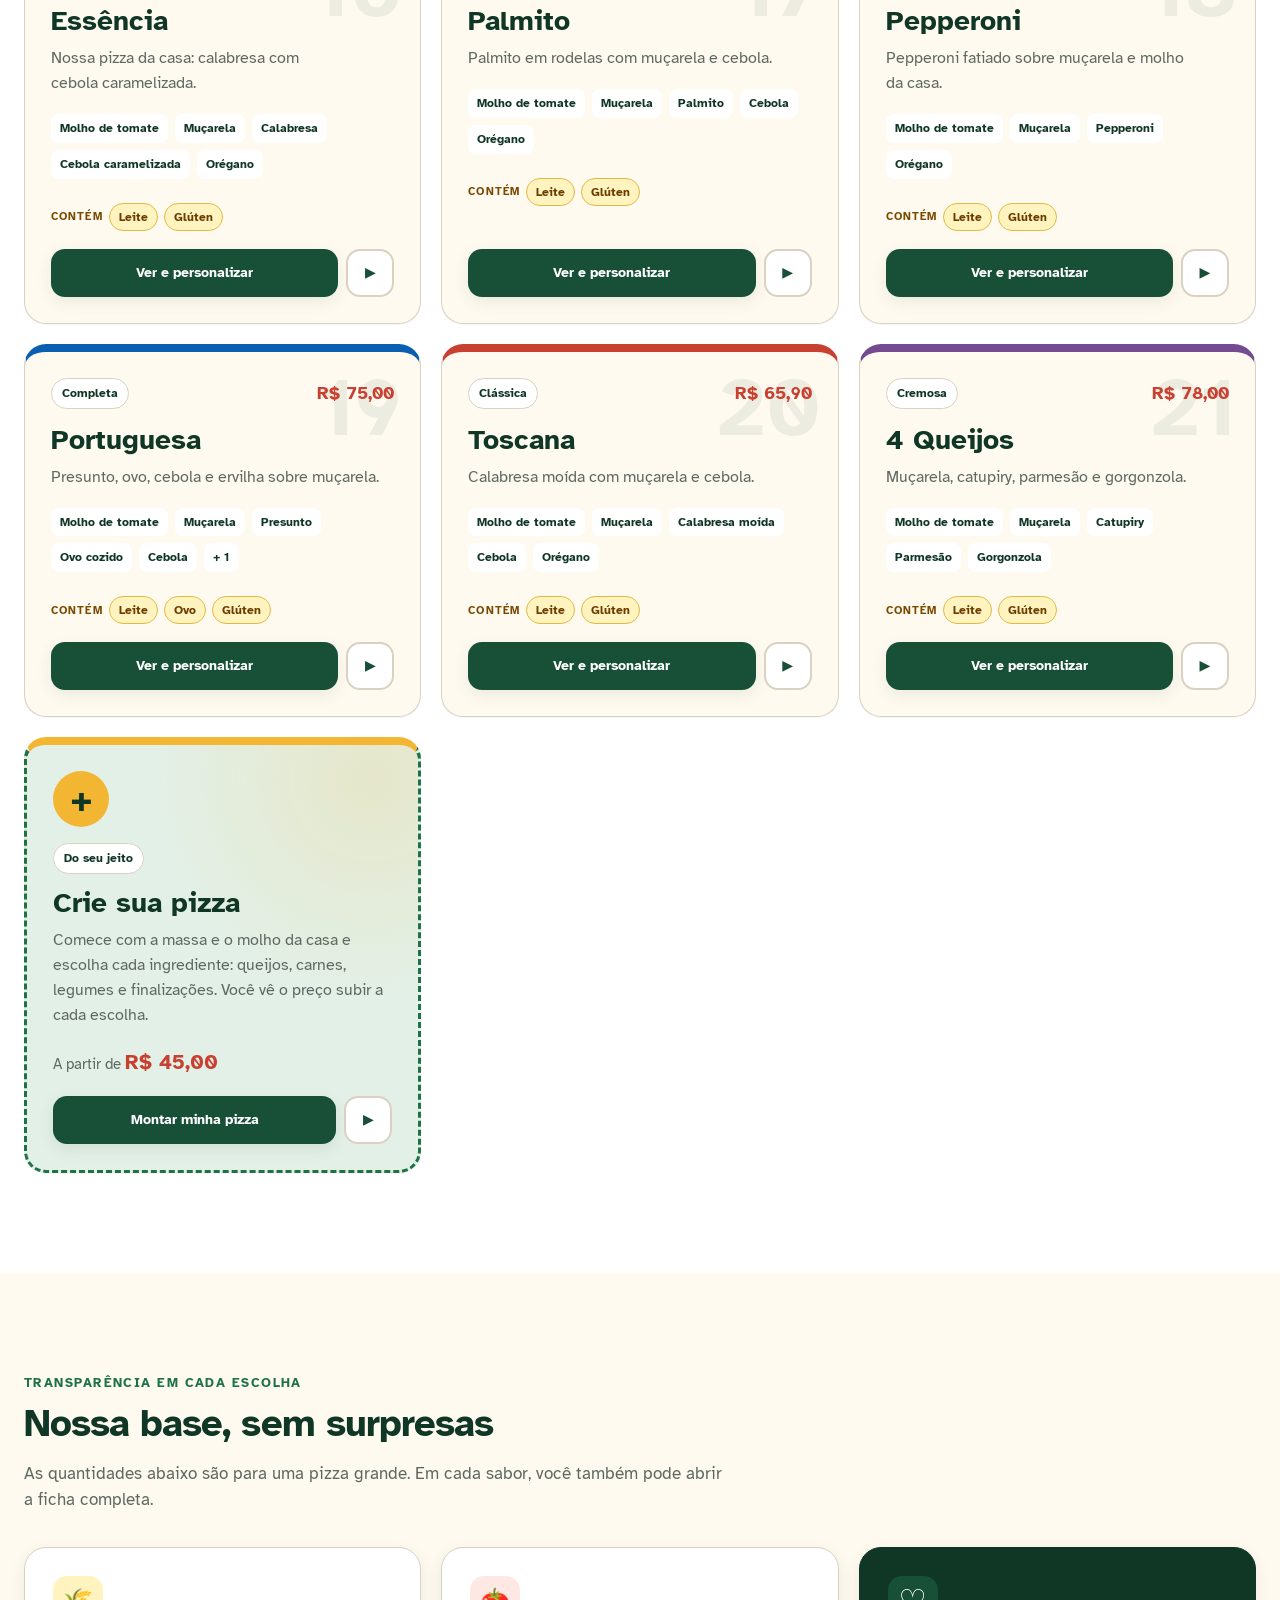
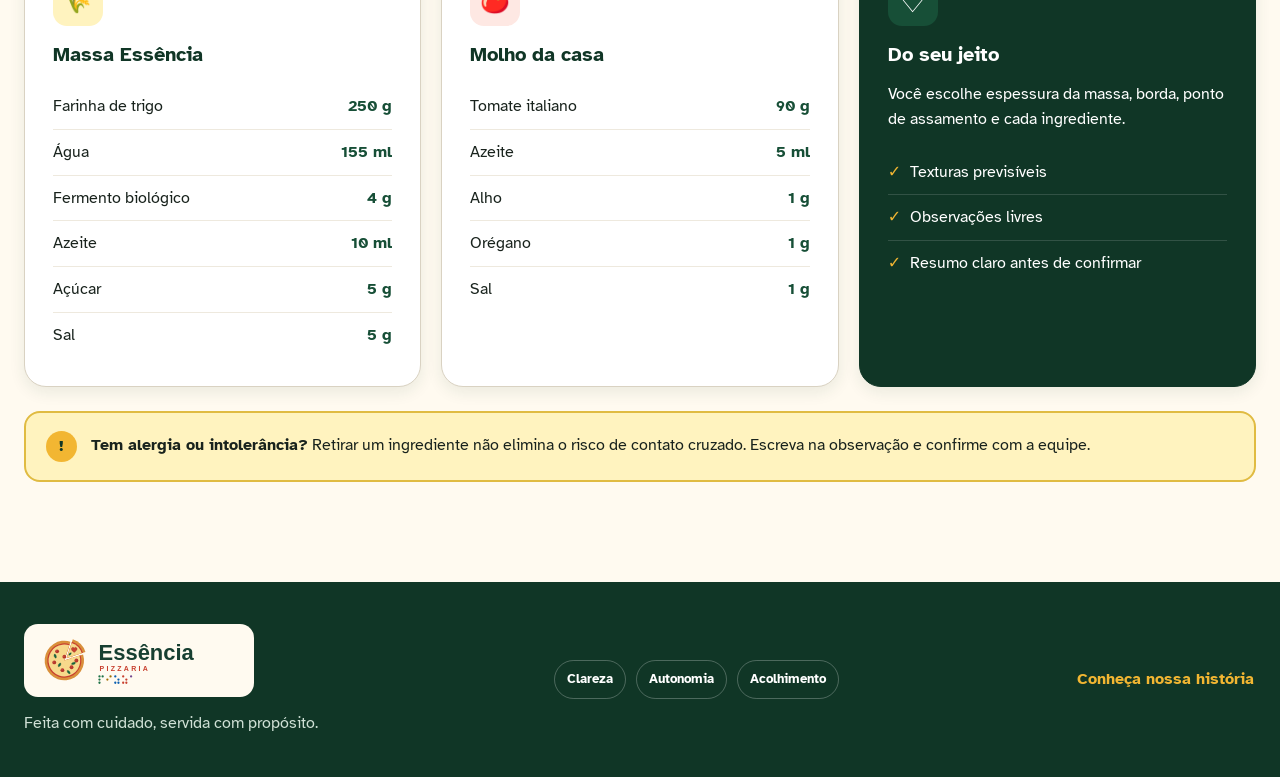
==== commit 5559c216: "Fase C: movimento mais calmo, perguntas das familias e cardapio - Inicio: frase com o fato principal" ====
--- a/cardapio/index.html
+++ b/cardapio/index.html
@@ -88,10 +88,16 @@
           <div>
             <p class="eyebrow" id="menu-count">Pizza grande · 8 fatias</p>
             <h2 id="menu-title">Escolha um sabor ou monte o seu</h2>
-            <p>Os ingredientes aparecem antes de você adicionar ao pedido.</p>
+            <p>Veja cada ingrediente e alérgeno antes de pedir.</p>
           </div>
           <button class="quiet-button speak-button" type="button" data-speak="menu">Ouvir sabores e preços</button>
         </div>
+
+        <fieldset class="allergen-filter" id="allergen-filter">
+          <legend>Esconder sabores que contêm:</legend>
+          <div class="allergen-filter-options" id="allergen-filter-options"></div>
+          <p class="allergen-filter-note">Toda massa leva trigo (glúten). Retirar um ingrediente não elimina o risco de contato cruzado.</p>
+        </fieldset>
 
         <div class="menu-grid" id="menu-grid" aria-live="polite"></div>
       </section>
--- a/cardapio/styles.css
+++ b/cardapio/styles.css
@@ -1,9 +1,9 @@
 :root {
   --green-950: #103626;
   --green-800: #174f37;
-  --green-700: #1d6243;
+  --green-700: #1d7247;
   --green-100: #e3f0e7;
-  --cream: #fbf8ef;
+  --cream: #fffaf0;
   --cream-deep: #f2ead7;
   --ink: #19231d;
   --muted: #5f6962;
@@ -11,9 +11,9 @@
   --white: #ffffff;
   --yellow: #f2b632;
   --yellow-soft: #fff3bf;
-  --red: #c84136;
+  --red: #c8402f;
   --red-soft: #fee8e3;
-  --blue: #2d62a9;
+  --blue: #0b5fb0;
   --blue-soft: #e7eefb;
   --purple: #744a91;
   --shadow: 0 14px 38px rgba(20, 61, 42, 0.1);
@@ -198,7 +198,8 @@
   cursor: pointer;
   transition: transform .18s ease, background .18s ease, box-shadow .18s ease;
 }
-.button:hover { transform: translateY(-2px); }
+@media (hover: hover) and (pointer: fine) { .button:hover { transform: translateY(-2px); } }
+.button:active { transform: scale(0.97); }
 .button.primary { color: var(--white); background: var(--green-800); box-shadow: var(--shadow-small); }
 .button.primary:hover { background: var(--green-950); }
 .button.secondary { color: var(--green-800); background: var(--white); border-color: var(--line); }
@@ -279,7 +280,7 @@
   box-shadow: 0 1px 0 rgba(0,0,0,.04);
   transition: transform .2s ease, box-shadow .2s ease;
 }
-.pizza-card:hover { transform: translateY(-4px); box-shadow: var(--shadow); }
+@media (hover: hover) and (pointer: fine) { .pizza-card:hover { transform: translateY(-4px); box-shadow: var(--shadow); } }
 .pizza-card::after { content: attr(data-number); position: absolute; top: 14px; right: 18px; color: rgba(23,79,55,.08); font-family: "Atkinson Hyperlegible", Verdana, "Segoe UI", sans-serif; font-size: 5.2rem; font-weight: 800; line-height: 1; }
 .pizza-meta { position: relative; z-index: 1; display: flex; align-items: center; justify-content: space-between; gap: 10px; margin-bottom: 16px; }
 .pizza-tag { display: inline-flex; min-height: 30px; align-items: center; padding: 5px 10px; color: var(--green-950); background: var(--white); border: 1px solid var(--line); border-radius: 999px; font-size: .76rem; font-weight: 850; }
@@ -836,3 +837,22 @@
 body.high-contrast .pizza-card.sold-out { background: #fff; border: 2px dashed #000; }
 body.high-contrast .out-badge { color: #000; border: 2px solid #000; }
 body.high-contrast .button:disabled { color: #000; background: #e6e6e6; border: 2px solid #000; }
+
+/* Títulos equilibrados, parágrafos sem palavra sozinha, números que não "pulam" */
+h1, h2, h3 { text-wrap: balance; }
+p, li, figcaption, dd { text-wrap: pretty; }
+table, .stat strong, .key-numbers dd, .sales-row strong, .price-breakdown, .pizza-price, .cart-item-price, .cart-total, .builder-total, #custom-total, #builder-total, .stepper-value, .v3d-table, .line-legend { font-variant-numeric: tabular-nums; }
+
+/* Filtro de alérgenos e aviso de contato cruzado */
+.allergen-filter { margin: 0 0 22px; padding: 16px 18px; border: 1px solid var(--line); border-radius: 16px; background: var(--white); }
+.allergen-filter legend { padding: 0 6px; color: var(--green-950); font-weight: 800; }
+.allergen-filter-options { display: flex; flex-wrap: wrap; gap: 8px; margin: 6px 0 10px; }
+.filter-chip { min-height: 44px; padding: 8px 16px; border: 2px solid var(--green-700); border-radius: 999px; color: var(--green-950); background: var(--white); font-weight: 700; cursor: pointer; }
+.filter-chip[aria-pressed="true"] { color: var(--white); background: var(--green-800); border-color: var(--green-800); }
+.filter-chip[aria-pressed="true"]::before { content: "✕ "; }
+.allergen-filter-note { margin: 0; color: var(--muted); font-size: .9rem; }
+.cross-note { margin: 12px 0 0; padding: 10px 12px; border-left: 4px solid var(--yellow); border-radius: 8px; color: var(--ink); background: var(--yellow-soft); font-size: .92rem; }
+.filter-empty { grid-column: 1 / -1; }
+body.high-contrast .allergen-filter, body.high-contrast .filter-chip { color: #000000; background: #ffffff; border-color: #000000; }
+body.high-contrast .filter-chip[aria-pressed="true"] { color: #ffffff; background: #000000; }
+body.high-contrast .cross-note { color: #000000; background: #ffffff; border-left-color: #000000; }
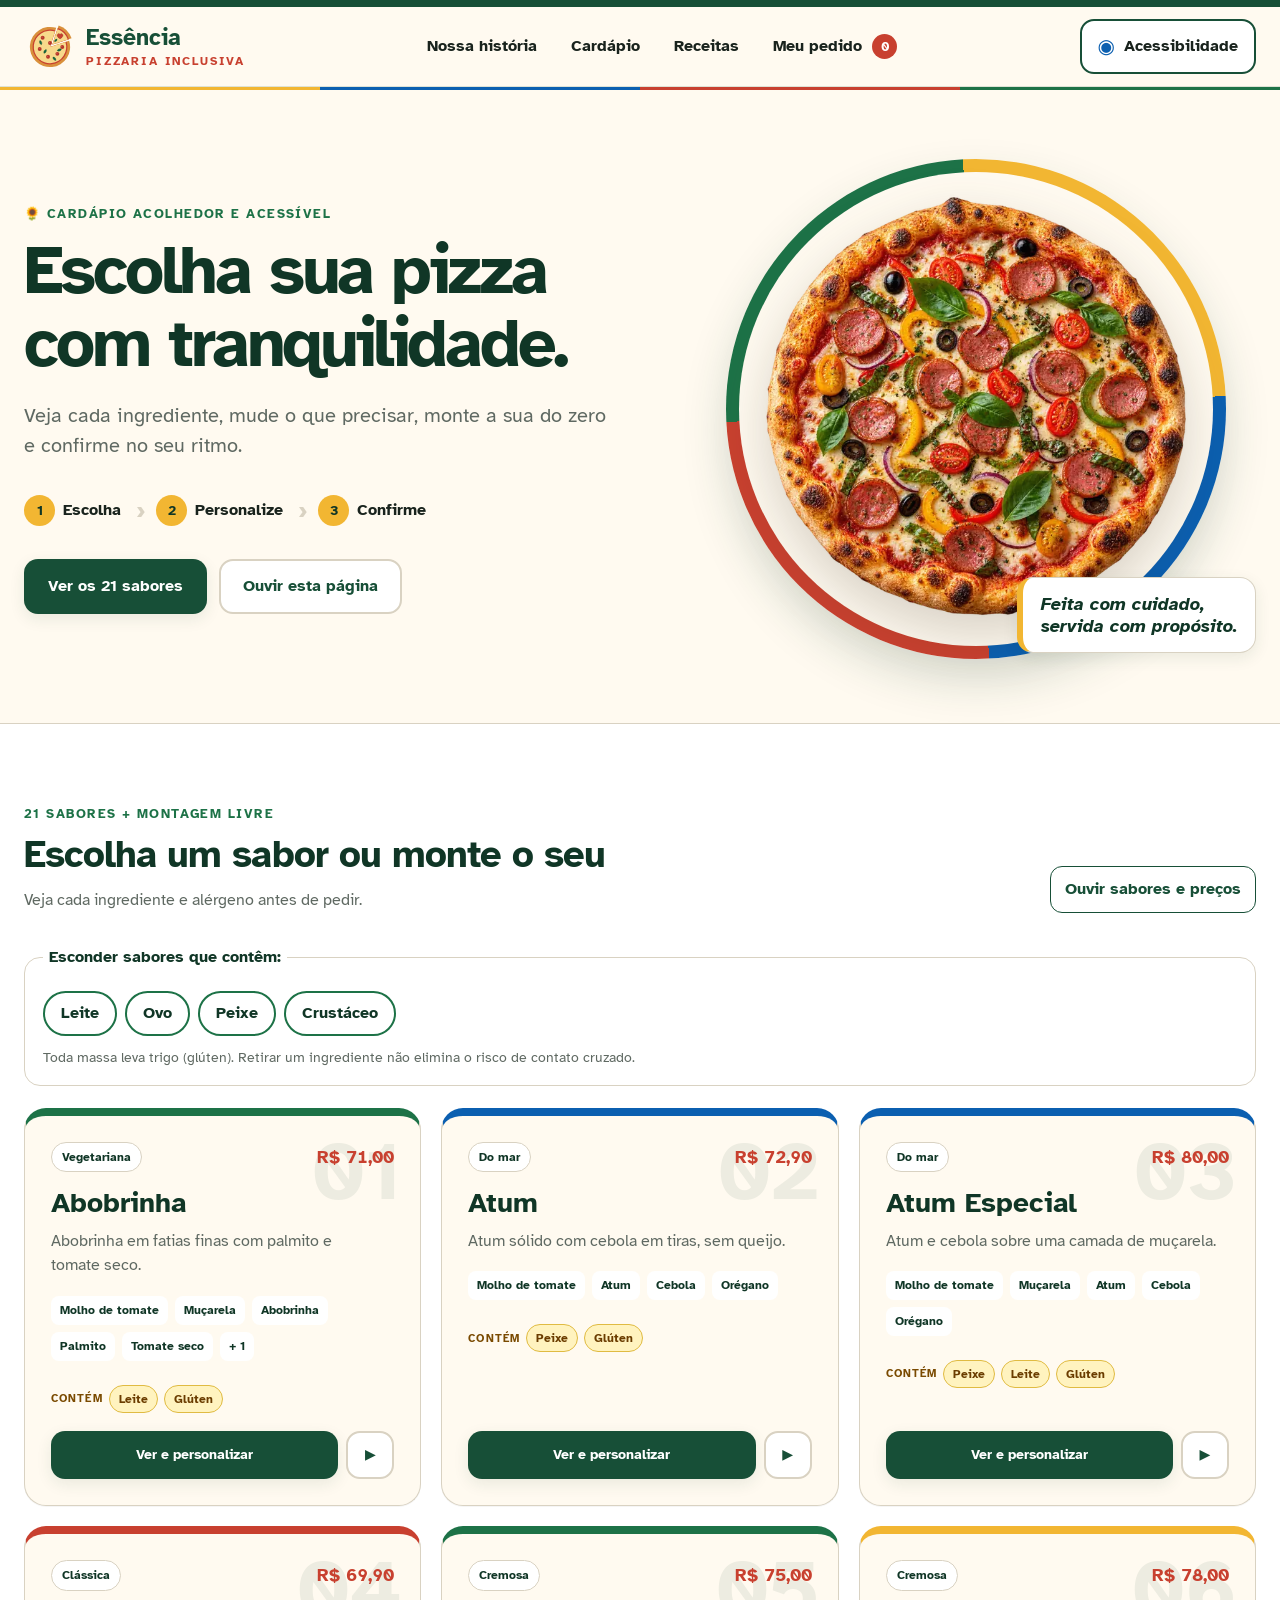
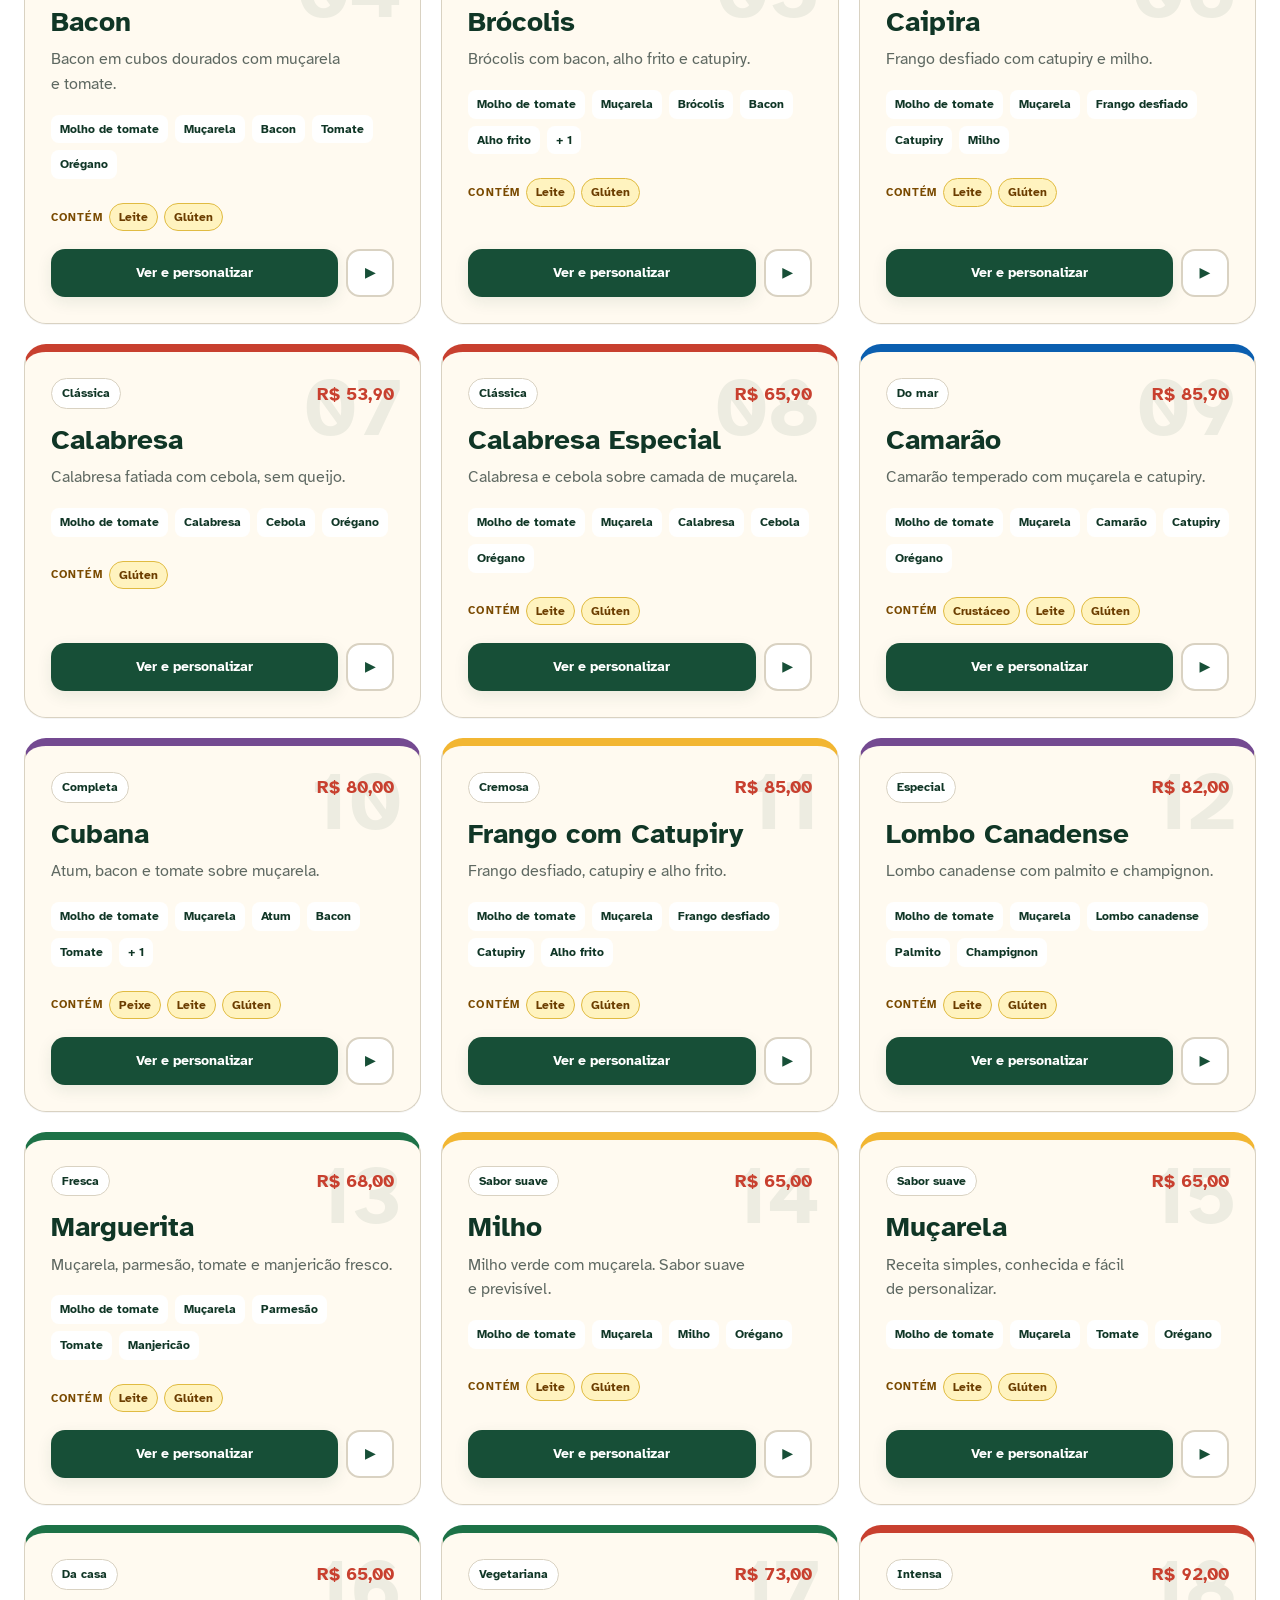
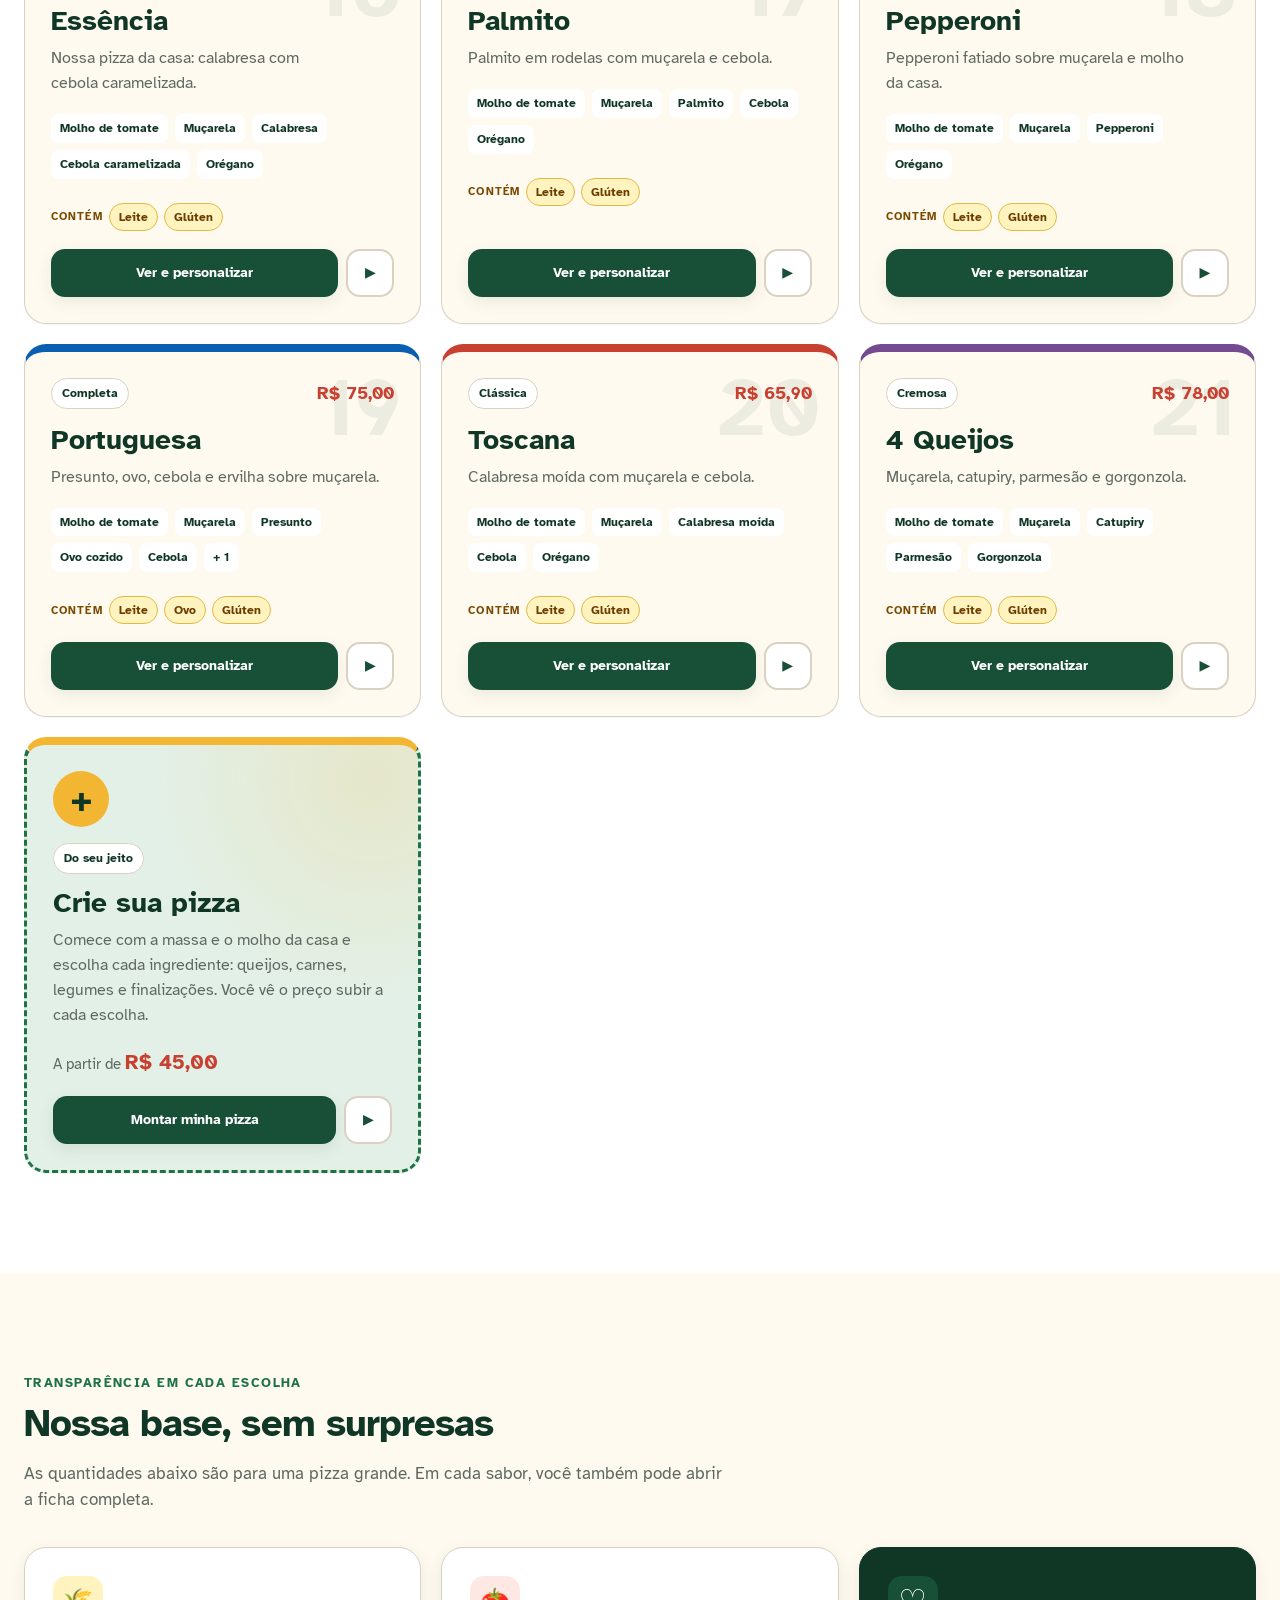
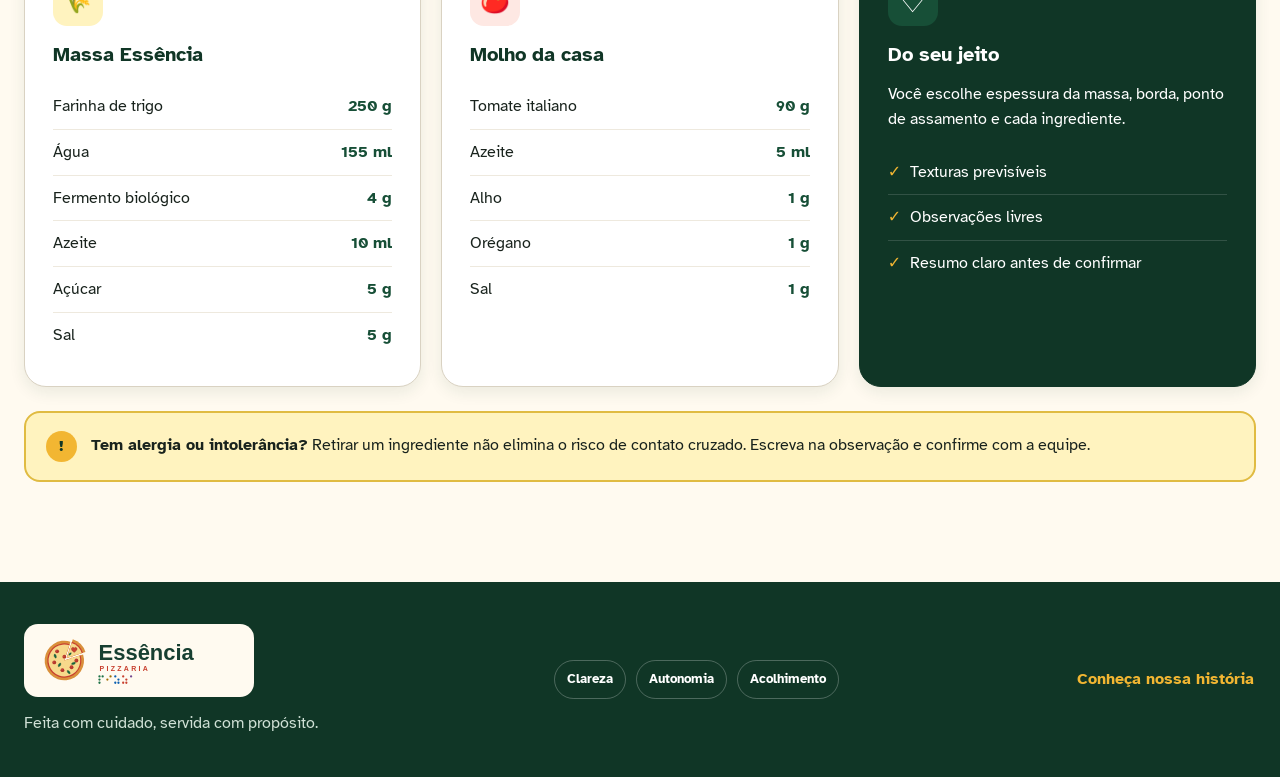
==== commit 57e904d6: "Separa o site do cliente do plano de negócios Pedido da professora (áudio de 06/11): o cliente só pr" ====
--- a/cardapio/index.html
+++ b/cardapio/index.html
@@ -222,7 +222,7 @@
                 </div>
               </div>
               <label class="textarea-label" for="order-notes">Observação para a cozinha <span>opcional</span></label>
-              <textarea id="order-notes" maxlength="240" rows="4" placeholder="Ex.: cortar em pedaços menores; servir o molho separado; atenção à alergia..."></textarea>
+              <textarea id="order-notes" maxlength="240" rows="4" placeholder="Ex.: cortar em pedaços menores; servir o molho separado; atenção à alergia…"></textarea>
               <div class="textarea-meta"><span>Evite colocar dados pessoais.</span><span id="notes-count">0/240</span></div>
             </section>
 
@@ -291,7 +291,7 @@
                 </div>
               </div>
               <label class="textarea-label" for="builder-notes">Observação para a cozinha <span>opcional</span></label>
-              <textarea id="builder-notes" maxlength="240" rows="4" placeholder="Ex.: pouco molho; ingredientes separados; atenção à alergia..."></textarea>
+              <textarea id="builder-notes" maxlength="240" rows="4" placeholder="Ex.: pouco molho; ingredientes separados; atenção à alergia…"></textarea>
               <div class="textarea-meta"><span>Evite colocar dados pessoais.</span><span id="builder-notes-count">0/240</span></div>
             </section>
           </div>
@@ -395,7 +395,7 @@
 
     <div class="toast" id="toast" role="status" aria-live="polite"></div>
 
-    <div vw class="enabled" aria-label="Tradutor de Libras">
+    <div vw class="enabled" role="region" aria-label="Tradutor de Libras">
       <div vw-access-button class="active"></div>
       <div vw-plugin-wrapper><div class="vw-plugin-top-wrapper"></div></div>
     </div>
--- a/cardapio/styles.css
+++ b/cardapio/styles.css
@@ -234,6 +234,11 @@
   background: var(--cream);
   border-radius: 50%;
 }
+/* O <picture> (WebP + PNG) não pode virar uma caixa própria: a foto precisa
+   ser o item centralizado do prato, senão a pizza fica fora do centro do anel. */
+.hero-plate picture { display: contents; }
+.hero-plate source { display: none; }
+.hero-plate img { grid-area: 1 / 1; }
 .hero-visual img {
   position: relative;
   z-index: 2;
@@ -856,3 +861,6 @@
 body.high-contrast .allergen-filter, body.high-contrast .filter-chip { color: #000000; background: #ffffff; border-color: #000000; }
 body.high-contrast .filter-chip[aria-pressed="true"] { color: #ffffff; background: #000000; }
 body.high-contrast .cross-note { color: #000000; background: #ffffff; border-left-color: #000000; }
+/* "incluído" no resumo escuro do montador (contraste 2,3:1 → claro) */
+#builder-summary .summary-list li span { color: #d7e4dc; }
+body.high-contrast #builder-summary .summary-list li span { color: inherit; }
